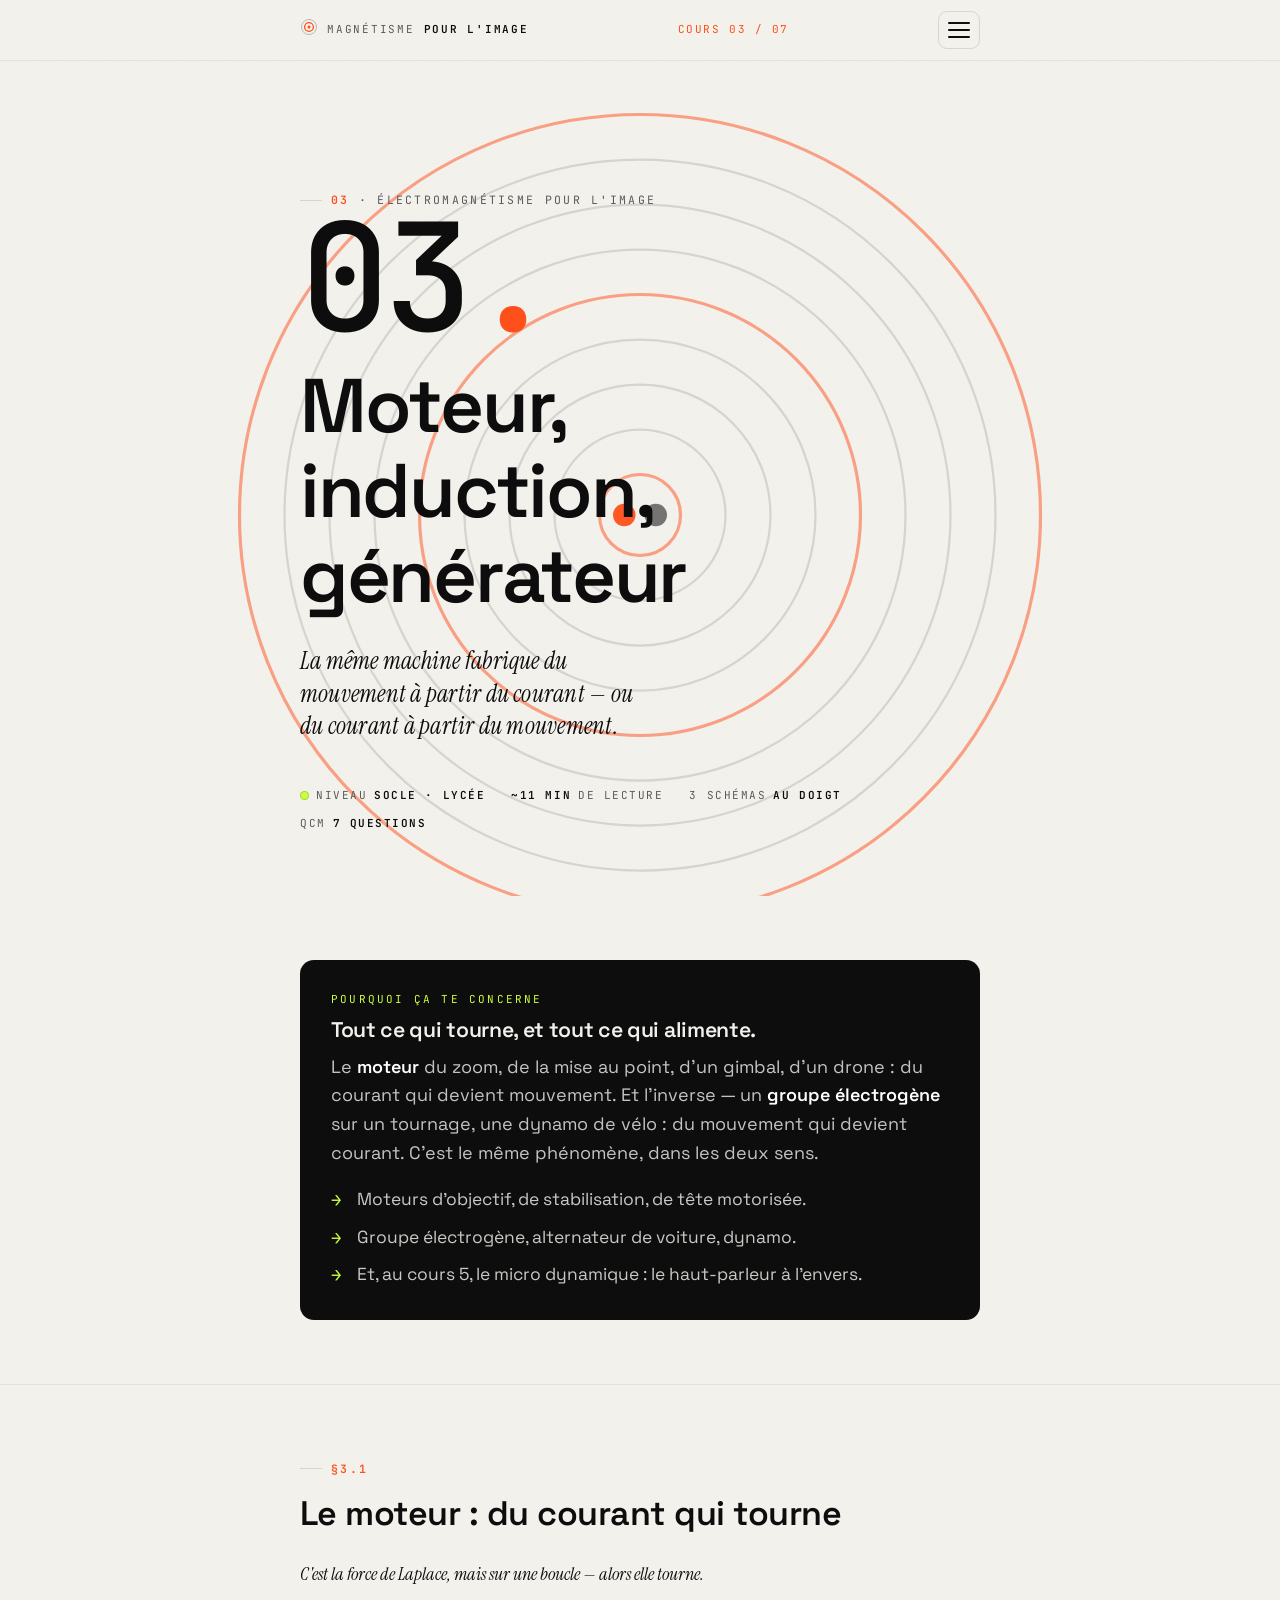
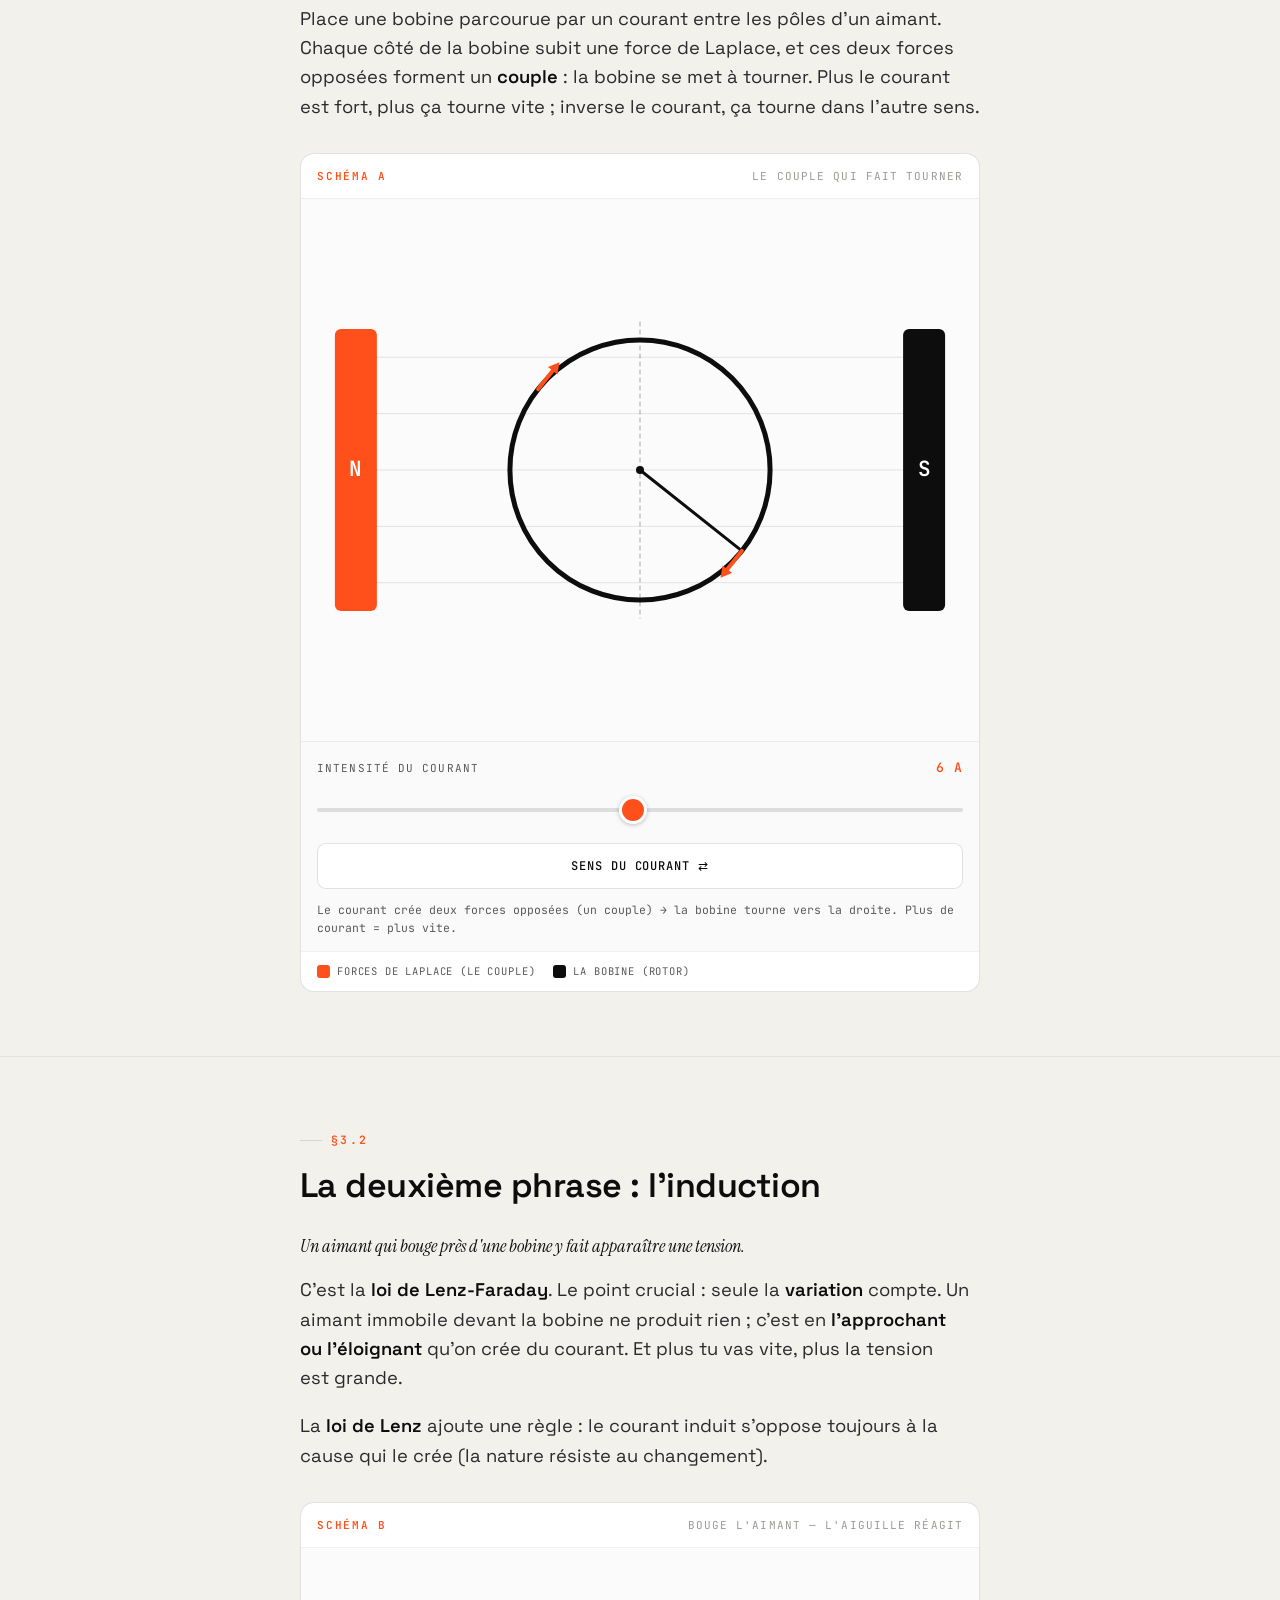
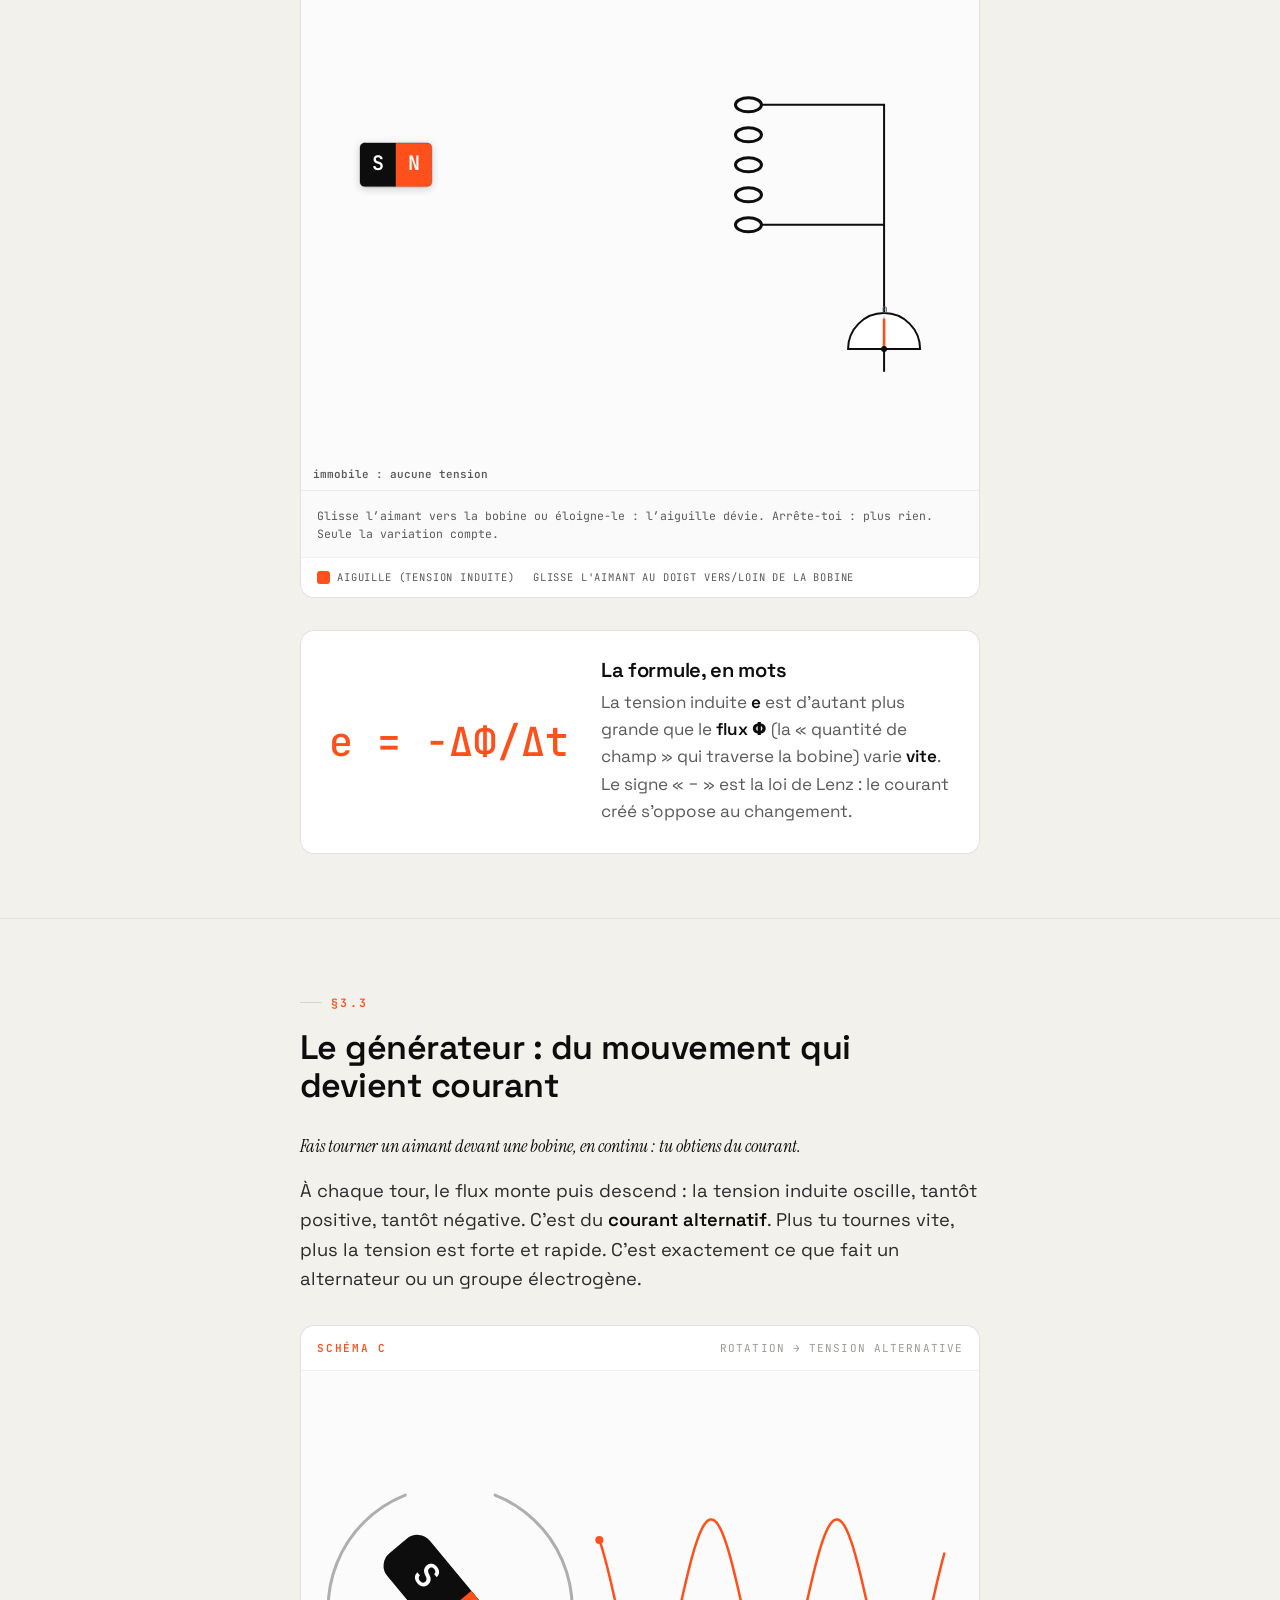
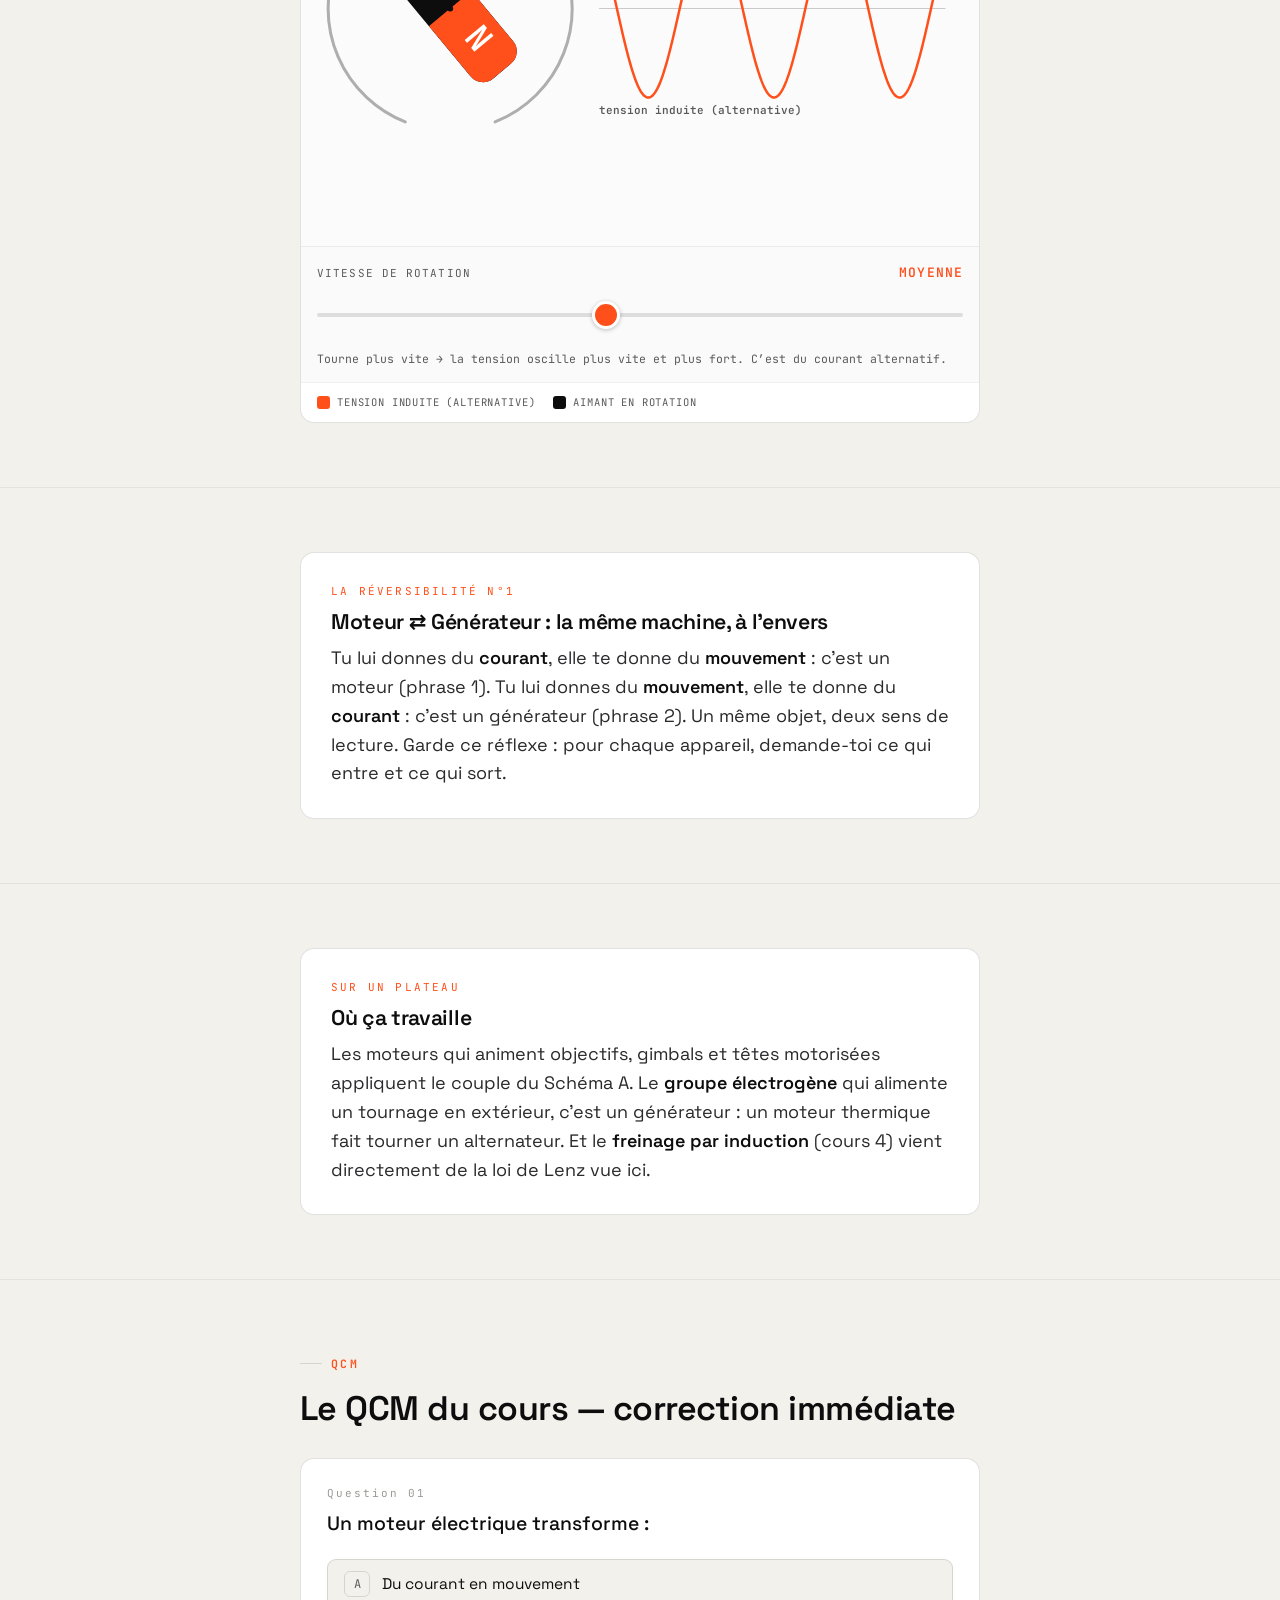
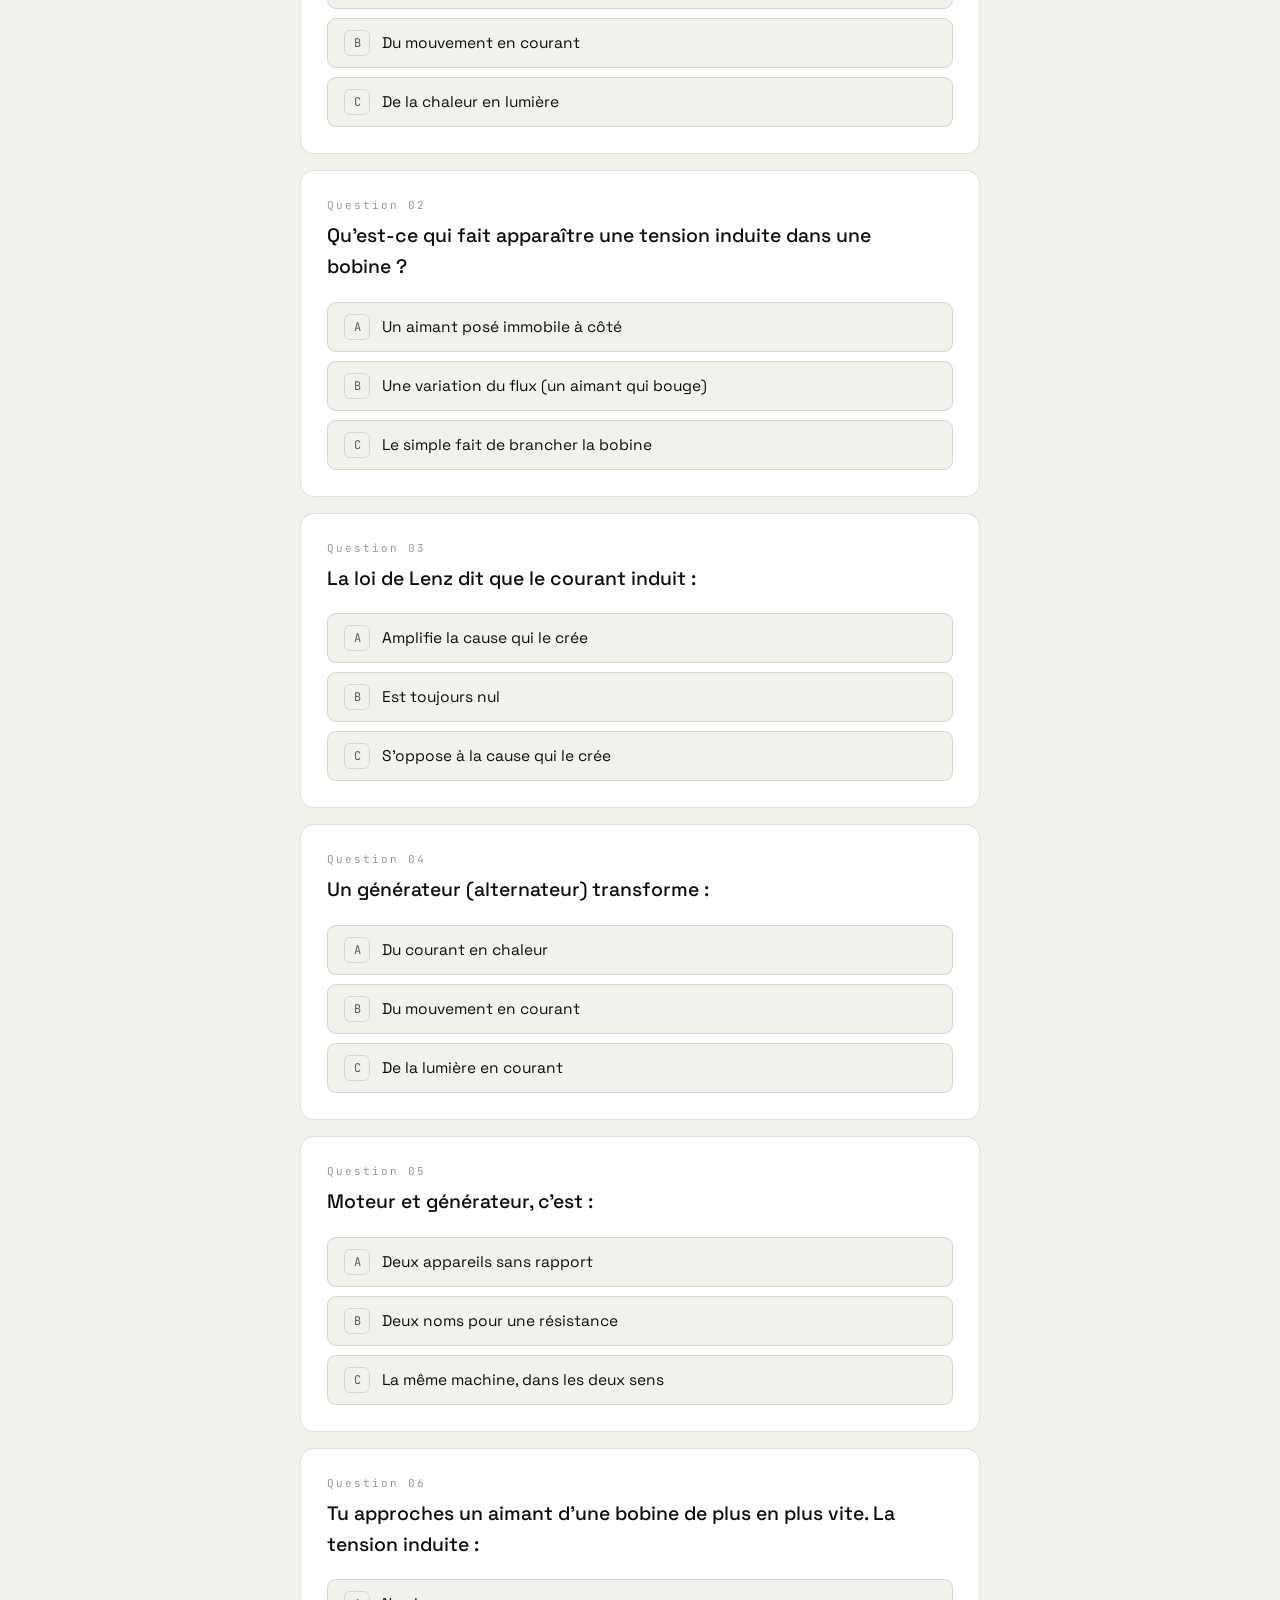
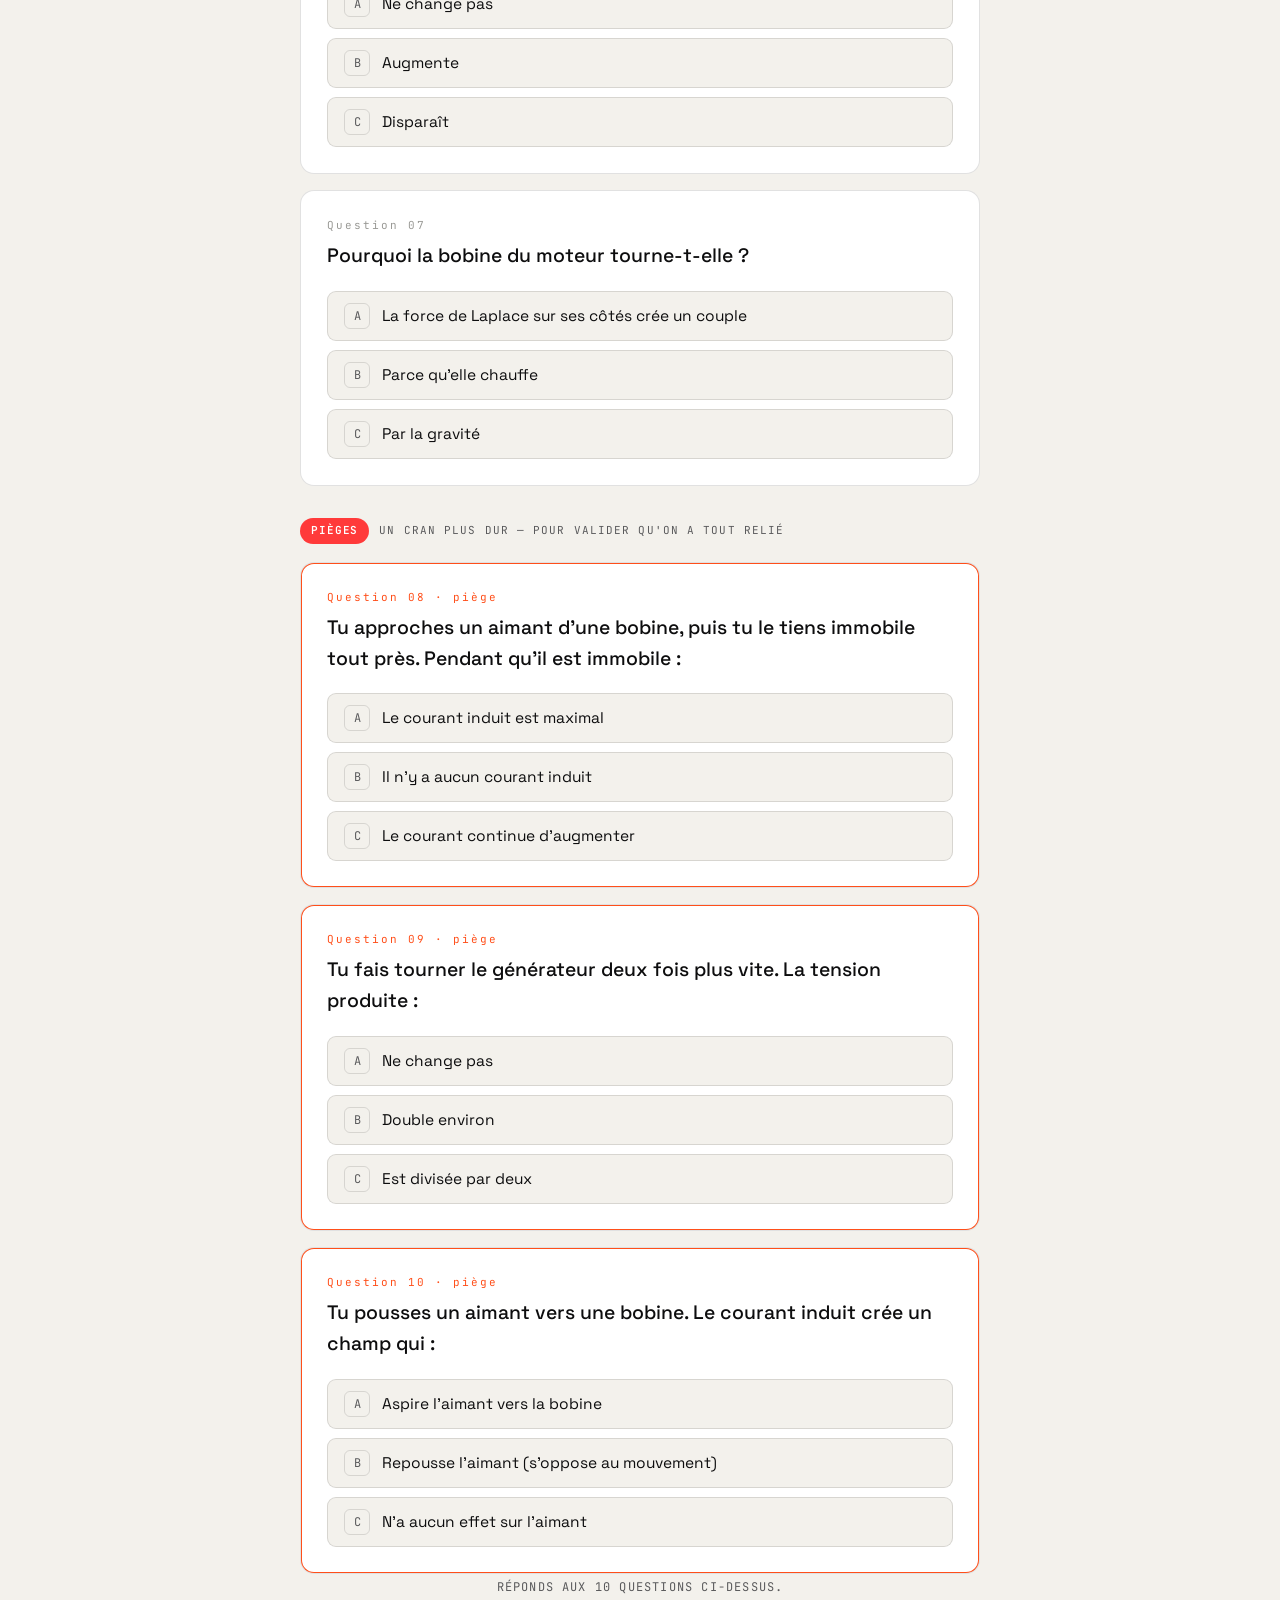
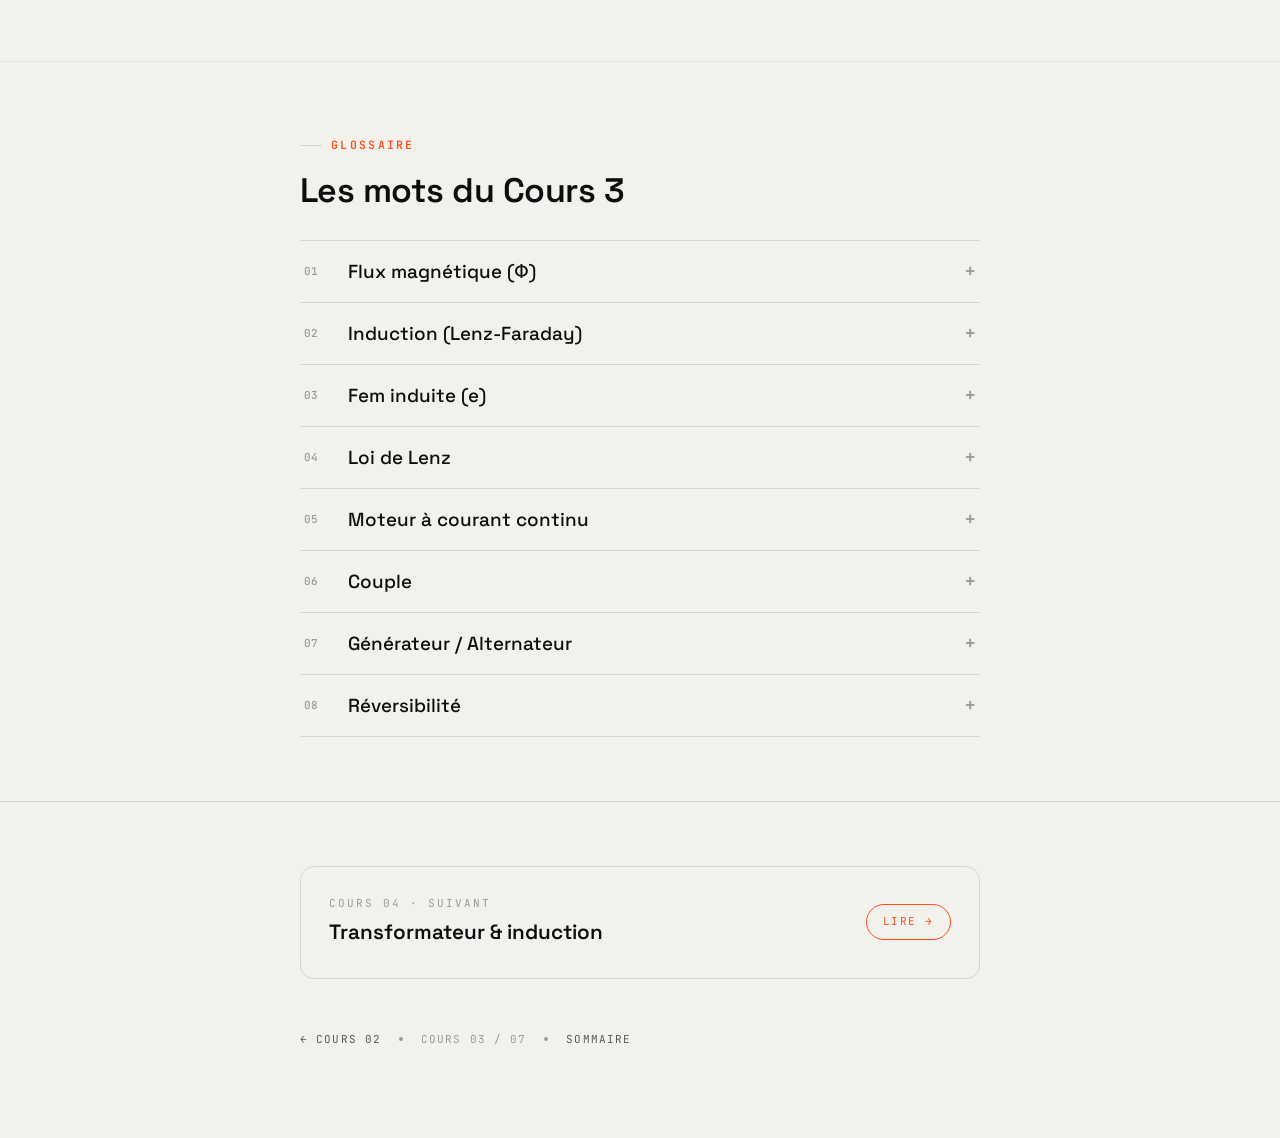
==== cours-3.html @ 25c0667f "Magnetisme pour l'image (Eve) : 7 cours interactifs, schemas, QCM, glossaire Co-Authored-By: Claude " ====
<!DOCTYPE html>
<html lang="fr">
<head>
<meta charset="UTF-8">
<meta name="viewport" content="width=device-width, initial-scale=1, viewport-fit=cover">
<title>03 · Moteur, induction, générateur — Magnétisme pour l'image</title>
<meta name="description" content="Cours 3 : le moteur à courant continu, la loi de Lenz-Faraday et le générateur — la réversibilité expliquée et animée.">
<link rel="preconnect" href="https://fonts.googleapis.com">
<link rel="preconnect" href="https://fonts.gstatic.com" crossorigin>
<link href="https://fonts.googleapis.com/css2?family=Space+Grotesk:wght@400;500;600;700&family=Instrument+Serif:ital@0;1&family=JetBrains+Mono:wght@400;500;600&display=swap" rel="stylesheet">
<link rel="stylesheet" href="css/style.css">
</head>
<body data-page="cours-3">

<div class="progress" id="progress"></div>

<header class="topbar">
  <div class="topbar__in">
    <a class="topbar__brand" href="index.html"><span class="ring-mark"></span> Magnétisme <b>pour l'image</b></a>
    <span class="topbar__cours">Cours 03 / 07</span>
  </div>
</header>

<section class="hero">
  <div class="hero__rings" id="heroRings"></div>
  <div class="wrap">
    <div class="eyebrow"><span class="num">03</span> · Électromagnétisme pour l'image</div>
    <div class="hero__num">03<span class="dot">.</span></div>
    <h1>Moteur,<br>induction,<br>générateur</h1>
    <p class="hero__lead"><em class="lead">La même machine fabrique du mouvement à partir du courant — ou du courant à partir du mouvement.</em></p>
    <div class="hero__meta">
      <span class="chip chip--level"><span class="lvl-dot"></span> Niveau <b>socle · lycée</b></span>
      <span class="chip"><b>~11 min</b> de lecture</span>
      <span class="chip">3 schémas <b>au doigt</b></span>
      <span class="chip">QCM <b>7 questions</b></span>
    </div>
  </div>
</section>

<!-- POURQUOI -->
<section class="section">
  <div class="wrap">
    <div class="callout callout--dark">
      <span class="callout__label">Pourquoi ça te concerne</span>
      <h3>Tout ce qui tourne, et tout ce qui alimente.</h3>
      <p>Le <strong>moteur</strong> du zoom, de la mise au point, d'un gimbal, d'un drone : du courant qui devient mouvement. Et l'inverse — un <strong>groupe électrogène</strong> sur un tournage, une dynamo de vélo : du mouvement qui devient courant. C'est le même phénomène, dans les deux sens.</p>
      <ul class="applist">
        <li>Moteurs d'objectif, de stabilisation, de tête motorisée.</li>
        <li>Groupe électrogène, alternateur de voiture, dynamo.</li>
        <li>Et, au cours 5, le micro dynamique : le haut-parleur à l'envers.</li>
      </ul>
    </div>
  </div>
</section>

<!-- §3.1 MOTEUR -->
<section class="section">
  <div class="wrap">
    <div class="sec-head">
      <div class="eyebrow"><span class="num">§3.1</span></div>
      <h2>Le moteur : du courant qui tourne</h2>
    </div>
    <div class="sec-body">
      <p class="lead-line">C'est la force de Laplace, mais sur une boucle — alors elle tourne.</p>
      <p>Place une bobine parcourue par un courant entre les pôles d'un aimant. Chaque côté de la bobine subit une force de Laplace, et ces deux forces opposées forment un <strong>couple</strong> : la bobine se met à tourner. Plus le courant est fort, plus ça tourne vite ; inverse le courant, ça tourne dans l'autre sens.</p>
    </div>
    <figure class="figure">
      <div class="figure__head">
        <span class="figure__tag">Schéma A</span>
        <span class="figure__title">Le couple qui fait tourner</span>
      </div>
      <div class="figure__stage"><canvas id="cvMot"></canvas></div>
      <div class="controls">
        <div class="slider">
          <div class="slider__top"><span>Intensité du courant</span><b id="motIval">5 A</b></div>
          <input type="range" id="motI" min="0.12" max="1" step="0.01" value="0.55">
        </div>
        <button class="btn btn--accent" id="motDir" style="flex-basis:100%">Sens du courant ⇄</button>
        <div class="slider" style="flex-basis:100%">
          <div class="slider__top" id="motHint" style="text-transform:none;letter-spacing:0;font-size:11.5px"></div>
        </div>
      </div>
      <div class="figure__legend">
        <span class="lg"><span class="sw" style="background:var(--accent)"></span> Forces de Laplace (le couple)</span>
        <span class="lg"><span class="sw" style="background:var(--ink)"></span> La bobine (rotor)</span>
      </div>
    </figure>
  </div>
</section>

<!-- §3.2 INDUCTION -->
<section class="section">
  <div class="wrap">
    <div class="sec-head">
      <div class="eyebrow"><span class="num">§3.2</span></div>
      <h2>La deuxième phrase : l'induction</h2>
    </div>
    <div class="sec-body">
      <p class="lead-line">Un aimant qui bouge près d'une bobine y fait apparaître une tension.</p>
      <p>C'est la <strong>loi de Lenz-Faraday</strong>. Le point crucial : seule la <strong>variation</strong> compte. Un aimant immobile devant la bobine ne produit rien ; c'est en <strong>l'approchant ou l'éloignant</strong> qu'on crée du courant. Et plus tu vas vite, plus la tension est grande.</p>
      <p>La <strong>loi de Lenz</strong> ajoute une règle : le courant induit s'oppose toujours à la cause qui le crée (la nature résiste au changement).</p>
    </div>
    <figure class="figure">
      <div class="figure__head">
        <span class="figure__tag">Schéma B</span>
        <span class="figure__title">Bouge l'aimant — l'aiguille réagit</span>
      </div>
      <div class="figure__stage"><canvas id="cvInd"></canvas></div>
      <div class="controls">
        <div class="slider" style="flex-basis:100%">
          <div class="slider__top" id="indHint" style="text-transform:none;letter-spacing:0;font-size:11.5px"></div>
        </div>
      </div>
      <div class="figure__legend">
        <span class="lg"><span class="sw" style="background:var(--accent)"></span> Aiguille (tension induite)</span>
        <span class="lg">Glisse l'aimant au doigt vers/loin de la bobine</span>
      </div>
    </figure>

    <div class="unit" style="margin-top:clamp(22px,5vw,32px)">
      <div class="unit__symbol" style="font-size:clamp(26px,8vw,40px)">e = −ΔΦ/Δt</div>
      <div class="unit__body">
        <h3>La formule, en mots</h3>
        <p>La tension induite <strong>e</strong> est d'autant plus grande que le <strong>flux Φ</strong> (la « quantité de champ » qui traverse la bobine) varie <strong>vite</strong>. Le signe « − » est la loi de Lenz : le courant créé s'oppose au changement.</p>
      </div>
    </div>
  </div>
</section>

<!-- §3.3 GÉNÉRATEUR -->
<section class="section">
  <div class="wrap">
    <div class="sec-head">
      <div class="eyebrow"><span class="num">§3.3</span></div>
      <h2>Le générateur : du mouvement qui devient courant</h2>
    </div>
    <div class="sec-body">
      <p class="lead-line">Fais tourner un aimant devant une bobine, en continu : tu obtiens du courant.</p>
      <p>À chaque tour, le flux monte puis descend : la tension induite oscille, tantôt positive, tantôt négative. C'est du <strong>courant alternatif</strong>. Plus tu tournes vite, plus la tension est forte et rapide. C'est exactement ce que fait un alternateur ou un groupe électrogène.</p>
    </div>
    <figure class="figure">
      <div class="figure__head">
        <span class="figure__tag">Schéma C</span>
        <span class="figure__title">Rotation → tension alternative</span>
      </div>
      <div class="figure__stage"><canvas id="cvGen"></canvas></div>
      <div class="controls">
        <div class="slider">
          <div class="slider__top"><span>Vitesse de rotation</span><b id="genVval">moyenne</b></div>
          <input type="range" id="genV" min="0.1" max="1" step="0.01" value="0.5">
        </div>
        <div class="slider" style="flex-basis:100%">
          <div class="slider__top" id="genHint" style="text-transform:none;letter-spacing:0;font-size:11.5px"></div>
        </div>
      </div>
      <div class="figure__legend">
        <span class="lg"><span class="sw" style="background:var(--accent)"></span> Tension induite (alternative)</span>
        <span class="lg"><span class="sw" style="background:var(--ink)"></span> Aimant en rotation</span>
      </div>
    </figure>
  </div>
</section>

<!-- §3.4 RÉVERSIBILITÉ -->
<section class="section">
  <div class="wrap">
    <div class="callout">
      <span class="callout__label">La réversibilité n°1</span>
      <h3>Moteur ⇄ Générateur : la même machine, à l'envers</h3>
      <p>Tu lui donnes du <strong>courant</strong>, elle te donne du <strong>mouvement</strong> : c'est un moteur (phrase 1). Tu lui donnes du <strong>mouvement</strong>, elle te donne du <strong>courant</strong> : c'est un générateur (phrase 2). Un même objet, deux sens de lecture. Garde ce réflexe : pour chaque appareil, demande-toi ce qui entre et ce qui sort.</p>
    </div>
  </div>
</section>

<!-- SUR UN PLATEAU -->
<section class="section">
  <div class="wrap">
    <div class="callout">
      <span class="callout__label">Sur un plateau</span>
      <h3>Où ça travaille</h3>
      <p>Les moteurs qui animent objectifs, gimbals et têtes motorisées appliquent le couple du Schéma A. Le <strong>groupe électrogène</strong> qui alimente un tournage en extérieur, c'est un générateur : un moteur thermique fait tourner un alternateur. Et le <strong>freinage par induction</strong> (cours 4) vient directement de la loi de Lenz vue ici.</p>
    </div>
  </div>
</section>

<!-- QCM -->
<section class="section">
  <div class="wrap">
    <div class="sec-head">
      <div class="eyebrow"><span class="num">QCM</span></div>
      <h2>Le QCM du cours — correction immédiate</h2>
    </div>
    <div class="quiz">
      <div class="q" data-correct="0">
        <div class="q__num">Question 01</div>
        <div class="q__text">Un moteur électrique transforme&nbsp;:</div>
        <div class="q__opts">
          <button class="opt"><span class="key">A</span> Du courant en mouvement</button>
          <button class="opt"><span class="key">B</span> Du mouvement en courant</button>
          <button class="opt"><span class="key">C</span> De la chaleur en lumière</button>
        </div>
        <div class="q__feedback"><b>Correction</b> Entrée = courant, sortie = mouvement : c'est la <strong>phrase 1</strong> (Laplace), appliquée à une bobine qui tourne.</div>
      </div>
      <div class="q" data-correct="1">
        <div class="q__num">Question 02</div>
        <div class="q__text">Qu'est-ce qui fait apparaître une tension induite dans une bobine&nbsp;?</div>
        <div class="q__opts">
          <button class="opt"><span class="key">A</span> Un aimant posé immobile à côté</button>
          <button class="opt"><span class="key">B</span> Une variation du flux (un aimant qui bouge)</button>
          <button class="opt"><span class="key">C</span> Le simple fait de brancher la bobine</button>
        </div>
        <div class="q__feedback"><b>Correction</b> Seule la <strong>variation</strong> du flux induit une tension. Aimant immobile = rien.</div>
      </div>
      <div class="q" data-correct="2">
        <div class="q__num">Question 03</div>
        <div class="q__text">La loi de Lenz dit que le courant induit&nbsp;:</div>
        <div class="q__opts">
          <button class="opt"><span class="key">A</span> Amplifie la cause qui le crée</button>
          <button class="opt"><span class="key">B</span> Est toujours nul</button>
          <button class="opt"><span class="key">C</span> S'oppose à la cause qui le crée</button>
        </div>
        <div class="q__feedback"><b>Correction</b> Le courant induit <strong>s'oppose</strong> au changement (« la nature résiste »). C'est le signe « − » de la formule.</div>
      </div>
      <div class="q" data-correct="1">
        <div class="q__num">Question 04</div>
        <div class="q__text">Un générateur (alternateur) transforme&nbsp;:</div>
        <div class="q__opts">
          <button class="opt"><span class="key">A</span> Du courant en chaleur</button>
          <button class="opt"><span class="key">B</span> Du mouvement en courant</button>
          <button class="opt"><span class="key">C</span> De la lumière en courant</button>
        </div>
        <div class="q__feedback"><b>Correction</b> Entrée = mouvement, sortie = courant : c'est la <strong>phrase 2</strong> (induction).</div>
      </div>
      <div class="q" data-correct="2">
        <div class="q__num">Question 05</div>
        <div class="q__text">Moteur et générateur, c'est&nbsp;:</div>
        <div class="q__opts">
          <button class="opt"><span class="key">A</span> Deux appareils sans rapport</button>
          <button class="opt"><span class="key">B</span> Deux noms pour une résistance</button>
          <button class="opt"><span class="key">C</span> La même machine, dans les deux sens</button>
        </div>
        <div class="q__feedback"><b>Correction</b> Même machine : courant → mouvement (moteur), mouvement → courant (générateur). La réversibilité n°1.</div>
      </div>
      <div class="q" data-correct="1">
        <div class="q__num">Question 06</div>
        <div class="q__text">Tu approches un aimant d'une bobine de plus en plus vite. La tension induite&nbsp;:</div>
        <div class="q__opts">
          <button class="opt"><span class="key">A</span> Ne change pas</button>
          <button class="opt"><span class="key">B</span> Augmente</button>
          <button class="opt"><span class="key">C</span> Disparaît</button>
        </div>
        <div class="q__feedback"><b>Correction</b> Plus le flux varie <strong>vite</strong>, plus la tension est grande (e = −ΔΦ/Δt).</div>
      </div>
      <div class="q" data-correct="0">
        <div class="q__num">Question 07</div>
        <div class="q__text">Pourquoi la bobine du moteur tourne-t-elle&nbsp;?</div>
        <div class="q__opts">
          <button class="opt"><span class="key">A</span> La force de Laplace sur ses côtés crée un couple</button>
          <button class="opt"><span class="key">B</span> Parce qu'elle chauffe</button>
          <button class="opt"><span class="key">C</span> Par la gravité</button>
        </div>
        <div class="q__feedback"><b>Correction</b> Deux forces de Laplace opposées sur les côtés = un <strong>couple</strong> = rotation.</div>
      </div>
      <div class="quiz-sep"><span class="quiz-sep__tag">Pièges</span> Un cran plus dur — pour valider qu'on a tout relié</div>
      <div class="q q--hard" data-correct="1">
        <div class="q__num">Question 08 · piège</div>
        <div class="q__text">Tu approches un aimant d'une bobine, puis tu le tiens immobile tout près. Pendant qu'il est immobile&nbsp;:</div>
        <div class="q__opts">
          <button class="opt"><span class="key">A</span> Le courant induit est maximal</button>
          <button class="opt"><span class="key">B</span> Il n'y a aucun courant induit</button>
          <button class="opt"><span class="key">C</span> Le courant continue d'augmenter</button>
        </div>
        <div class="q__feedback"><b>Correction</b> Sans <strong>variation</strong> de flux, pas d'induction. Immobile = rien, même tout près.</div>
      </div>
      <div class="q q--hard" data-correct="1">
        <div class="q__num">Question 09 · piège</div>
        <div class="q__text">Tu fais tourner le générateur deux fois plus vite. La tension produite&nbsp;:</div>
        <div class="q__opts">
          <button class="opt"><span class="key">A</span> Ne change pas</button>
          <button class="opt"><span class="key">B</span> Double environ</button>
          <button class="opt"><span class="key">C</span> Est divisée par deux</button>
        </div>
        <div class="q__feedback"><b>Correction</b> Le flux varie deux fois plus vite → tension <strong>~doublée</strong>.</div>
      </div>
      <div class="q q--hard" data-correct="1">
        <div class="q__num">Question 10 · piège</div>
        <div class="q__text">Tu pousses un aimant vers une bobine. Le courant induit crée un champ qui&nbsp;:</div>
        <div class="q__opts">
          <button class="opt"><span class="key">A</span> Aspire l'aimant vers la bobine</button>
          <button class="opt"><span class="key">B</span> Repousse l'aimant (s'oppose au mouvement)</button>
          <button class="opt"><span class="key">C</span> N'a aucun effet sur l'aimant</button>
        </div>
        <div class="q__feedback"><b>Correction</b> Loi de Lenz : l'effet <strong>s'oppose à la cause</strong> → l'aimant est freiné/repoussé.</div>
      </div>
    </div>
    <div class="quiz__score" id="quizScore">Réponds aux 10 questions ci-dessus.</div>
  </div>
</section>

<!-- GLOSSAIRE -->
<section class="section">
  <div class="wrap">
    <div class="sec-head">
      <div class="eyebrow"><span class="num">Glossaire</span></div>
      <h2>Les mots du Cours 3</h2>
    </div>
    <div class="gloss" id="gloss"></div>
  </div>
</section>

<footer class="footnav">
  <div class="wrap">
    <a class="nextcard nextcard--go" href="cours-4.html">
      <div class="nextcard__l">
        <div class="k">Cours 04 · suivant</div>
        <div class="t">Transformateur & induction</div>
      </div>
      <div class="nextcard__r nextcard__r--go">Lire →</div>
    </a>
    <div class="colophon">
      <span><a href="cours-2.html" style="color:var(--ink-3)">← Cours 02</a></span>
      <span class="dotsep"></span>
      <span>Cours 03 / 07</span>
      <span class="dotsep"></span>
      <span><a href="index.html" style="color:var(--ink-3)">Sommaire</a></span>
    </div>
  </div>
</footer>

<script id="glossData" type="application/json">
[
 ["Flux magnétique (Φ)","La « quantité de champ » qui traverse une surface (une bobine). Il dépend du champ, de la surface et de leur orientation. C'est sa variation qui crée une tension induite.","Comme la quantité d'eau qui passe à travers un cerceau."],
 ["Induction (Lenz-Faraday)","Le phénomène par lequel une variation de flux fait naître une tension dans un circuit. Base du générateur, du transformateur et du micro dynamique.","Bouge un aimant près d'une bobine : une ampoule reliée s'allume."],
 ["Fem induite (e)","La tension qui apparaît quand le flux varie : e = −ΔΦ/Δt. Plus le flux change vite, plus elle est grande.","Nulle si rien ne bouge ; maximale si ça varie vite."],
 ["Loi de Lenz","Le courant induit s'oppose toujours à la cause qui le crée. C'est l'origine du signe « − ».","La nature est paresseuse : elle résiste au changement."],
 ["Moteur à courant continu","Une bobine parcourue par un courant, placée dans un champ : la force de Laplace crée un couple qui la fait tourner.","Le moteur de mise au point ou de gimbal."],
 ["Couple","Deux forces opposées qui font tourner un objet autour d'un axe (plutôt que de le déplacer).","Comme tes deux mains sur un volant, en sens inverses."],
 ["Générateur / Alternateur","Une bobine ou un aimant qu'on fait tourner : le flux varie, une tension alternative apparaît. L'inverse du moteur.","Le groupe électrogène, l'alternateur de voiture."],
 ["Réversibilité","Le fait qu'une même machine marche dans les deux sens : courant→mouvement (moteur) ou mouvement→courant (générateur).","Un objet, deux sens de lecture : entrée et sortie échangées."]
]
</script>
<script>
(function(){
  var data=JSON.parse(document.getElementById('glossData').textContent);
  var host=document.getElementById('gloss');
  data.forEach(function(d,i){
    var n=(i+1<10?'0':'')+(i+1);
    var div=document.createElement('div');
    div.className='gterm';
    div.innerHTML='<button class="gterm__btn"><span class="gi">'+n+'</span>'+
      '<span class="gt">'+d[0]+'</span><span class="gx">+</span></button>'+
      '<div class="gterm__panel"><div class="gterm__inner"><p>'+d[1]+'</p>'+
      (d[2]?'<p class="ana">'+d[2]+'</p>':'')+'</div></div>';
    host.appendChild(div);
  });
})();
</script>

<script src="js/engine.js"></script>
<script src="js/course-3.js"></script>
<script src="js/ui.js"></script>
<script src="js/site.js"></script>
</body>
</html>
---- css/style.css ----
/* =========================================================
   Magnétisme pour l'image — Cours 1
   Identité ShowRunner : papier crème, encre noire, orange vif.
   ========================================================= */

:root{
  /* Couleurs (ShowRunner) */
  --bg:#f3f1ec;
  --bg-card:#ffffff;
  --bg-dark:#0d0d0e;
  --ink:#0d0d0e;
  --ink-2:#2a2a2c;
  --ink-3:#5a5a5c;
  --ink-4:#9a9a96;
  --line-soft:rgba(13,13,14,.12);
  --line-hair:rgba(13,13,14,.06);
  --accent:#ff4f1a;
  --flow:#ff6b1a;
  --accent-2:#c9ff3c;
  --offline:#b8a89a;

  /* Polices */
  --font-title:'Space Grotesk', system-ui, sans-serif;
  --font-serif:'Instrument Serif', Georgia, serif;
  --font-mono:'JetBrains Mono', ui-monospace, monospace;

  /* Mesures */
  --maxw:720px;
  --pad:clamp(20px, 5vw, 40px);
  --radius:14px;
  --radius-sm:9px;
}

*{ box-sizing:border-box; }
html{ -webkit-text-size-adjust:100%; }

body{
  margin:0;
  background:var(--bg);
  color:var(--ink);
  font-family:var(--font-title);
  font-size:17px;
  line-height:1.6;
  font-weight:400;
  -webkit-font-smoothing:antialiased;
  text-rendering:optimizeLegibility;
  overflow-x:hidden;
}

/* Grain de papier discret */
body::before{
  content:"";
  position:fixed; inset:0;
  pointer-events:none;
  z-index:0;
  opacity:.4;
  background-image:radial-gradient(rgba(13,13,14,.025) 1px, transparent 1px);
  background-size:3px 3px;
}

/* ---------- Layout général ---------- */
.wrap{
  position:relative;
  z-index:1;
  width:100%;
  max-width:var(--maxw);
  margin:0 auto;
  padding:0 var(--pad);
}

section{ position:relative; z-index:1; }

/* ---------- Typo utilitaires ---------- */
.mono{ font-family:var(--font-mono); }
.serif{ font-family:var(--font-serif); }

.kicker{
  font-family:var(--font-mono);
  font-size:11.5px;
  letter-spacing:.22em;
  text-transform:uppercase;
  color:var(--ink-4);
  font-weight:500;
}

.eyebrow{
  display:inline-flex; align-items:center; gap:9px;
  font-family:var(--font-mono);
  font-size:11.5px;
  letter-spacing:.2em;
  text-transform:uppercase;
  color:var(--ink-3);
}
.eyebrow .num{ color:var(--accent); font-weight:600; }
.eyebrow::before{
  content:"";
  width:22px; height:1px; background:var(--line-soft);
}

h1,h2,h3{ font-weight:600; line-height:1.12; letter-spacing:-.015em; margin:0; }

p{ margin:0 0 1em; color:var(--ink-2); text-wrap:pretty; }
p:last-child{ margin-bottom:0; }
strong{ font-weight:600; color:var(--ink); }

em.lead{
  font-family:var(--font-serif);
  font-style:italic;
  font-weight:400;
  font-size:1.32em;
  line-height:1.32;
  color:var(--ink);
  letter-spacing:.01em;
}

a{ color:var(--accent); text-decoration:none; }

/* Anneaux du hero */
@keyframes ringPulse{
  0%,100%{ transform:scale(.96); opacity:.85; }
  50%{ transform:scale(1.04); opacity:1; }
}

/* =========================================================
   HERO
   ========================================================= */
.hero{
  position:relative;
  padding:clamp(64px,16vw,120px) 0 clamp(40px,9vw,64px);
  overflow:hidden;
}
.hero__rings{
  position:absolute;
  top:50%; left:50%;
  width:min(140vw,900px); height:min(140vw,900px);
  transform:translate(-50%,-46%);
  z-index:0;
  pointer-events:none;
}
.hero .wrap{ position:relative; z-index:2; }

.hero__num{
  font-family:var(--font-mono);
  font-weight:500;
  font-size:clamp(64px,22vw,150px);
  line-height:.9;
  letter-spacing:-.04em;
  color:var(--ink);
  margin:0 0 .12em;
}
.hero__num .dot{ color:var(--accent); }

.hero h1{
  font-size:clamp(38px,12vw,76px);
  letter-spacing:-.03em;
  margin:0 0 .35em;
}
.hero__lead{
  max-width:30ch;
}
.hero__meta{
  margin-top:clamp(28px,7vw,44px);
  display:flex; flex-wrap:wrap; gap:10px 26px;
  align-items:center;
}
.hero__meta .chip{
  font-family:var(--font-mono);
  font-size:11px; letter-spacing:.14em; text-transform:uppercase;
  color:var(--ink-3);
  display:inline-flex; align-items:center; gap:7px;
}
.hero__meta .chip b{ color:var(--ink); font-weight:600; }
/* Badge de niveau (vert = socle lycée / orange = post-bac / rouge = plafond) */
.lvl-dot{
  width:9px; height:9px; border-radius:50%;
  background:var(--accent-2);
  box-shadow:0 0 0 1px rgba(13,13,14,.18) inset;
  flex:0 0 auto;
}
.lvl-dot--orange{ background:var(--accent); }

/* Questions pièges (plus dures) */
.quiz-sep{ margin:16px 0 2px; display:flex; align-items:center; gap:10px;
  font-family:var(--font-mono); font-size:11px; letter-spacing:.1em; text-transform:uppercase; color:var(--ink-3); }
.quiz-sep__tag{ color:#fff; background:#ff3a3a; border-radius:100px; padding:4px 11px; font-weight:600; letter-spacing:.08em; flex:0 0 auto; }
.q--hard{ border-color:var(--accent); box-shadow:0 0 0 1px var(--accent) inset; }
.q--hard .q__num{ color:var(--accent); }
.q--hard .q__feedback{ border-left-color:#ff3a3a; }

/* =========================================================
   SECTIONS pédagogiques
   ========================================================= */
.section{ padding:clamp(38px,9vw,64px) 0; }
.section + .section{ border-top:1px solid var(--line-hair); }

.sec-head{ margin-bottom:clamp(20px,5vw,30px); }
.sec-head h2{
  font-size:clamp(25px,6.4vw,34px);
  margin-top:.5em;
}
.sec-body > p{ font-size:1.02em; }
.sec-body > p + p{ margin-top:0; }

.lead-line{
  font-family:var(--font-serif);
  font-style:italic;
  font-size:1.5em;
  line-height:1.3;
  color:var(--ink);
  margin:0 0 .9em;
}

/* ---------- Encadré "Pourquoi ça te concerne" ---------- */
.callout{
  background:var(--bg-card);
  border:1px solid var(--line-soft);
  border-radius:var(--radius);
  padding:clamp(22px,6vw,30px);
  position:relative;
}
.callout--dark{
  background:var(--bg-dark);
  border-color:transparent;
  color:var(--bg);
}
.callout--dark p{ color:rgba(243,241,236,.8); }
.callout--dark strong{ color:#fff; }
.callout--dark .callout__label{ color:var(--accent-2); }
.callout__label{
  font-family:var(--font-mono);
  font-size:11px; letter-spacing:.2em; text-transform:uppercase;
  color:var(--accent);
  display:block; margin-bottom:.85em;
}
.callout h3{ font-size:1.18em; margin-bottom:.5em; }

/* liste applications "Sur un plateau" */
.applist{ list-style:none; margin:.4em 0 0; padding:0; display:grid; gap:.55em; }
.applist li{
  position:relative; padding-left:26px;
  color:rgba(243,241,236,.82);
  font-size:.97em;
}
.applist li::before{
  content:"→";
  position:absolute; left:0; top:0;
  color:var(--accent-2);
  font-family:var(--font-mono);
}

/* =========================================================
   FIGURES interactives
   ========================================================= */
.figure{
  margin:clamp(22px,5vw,32px) 0 0;
  background:var(--bg-card);
  border:1px solid var(--line-soft);
  border-radius:var(--radius);
  overflow:hidden;
}
.figure__head{
  display:flex; align-items:baseline; justify-content:space-between;
  gap:12px;
  padding:14px 16px 12px;
  border-bottom:1px solid var(--line-hair);
}
.figure__tag{
  font-family:var(--font-mono);
  font-size:11px; letter-spacing:.16em; text-transform:uppercase;
  color:var(--accent);
  font-weight:600;
}
.figure__title{
  font-family:var(--font-mono);
  font-size:11px; letter-spacing:.1em; text-transform:uppercase;
  color:var(--ink-4);
  text-align:right;
}
.figure__stage{
  position:relative;
  width:100%;
  background:
    linear-gradient(0deg, rgba(13,13,14,.015), rgba(13,13,14,.015)),
    var(--bg-card);
  touch-action:pan-y;   /* le doigt peut scroller la page verticalement ; le glissé horizontal (aimant) reste capté */
}
.figure__stage canvas{ display:block; width:100%; height:auto; }

.figure__legend{
  display:flex; flex-wrap:wrap; gap:8px 18px;
  padding:11px 16px;
  border-top:1px solid var(--line-hair);
  font-family:var(--font-mono);
  font-size:10.5px; letter-spacing:.08em; text-transform:uppercase;
  color:var(--ink-3);
}
.figure__legend .lg{ display:inline-flex; align-items:center; gap:7px; }
.figure__legend .sw{ width:13px; height:13px; border-radius:3px; }

/* ---------- Contrôles tactiles ---------- */
.controls{
  display:flex; flex-wrap:wrap; gap:10px;
  padding:14px 16px;
  background:rgba(13,13,14,.02);
  border-top:1px solid var(--line-hair);
}
.btn{
  appearance:none; cursor:pointer;
  font-family:var(--font-mono);
  font-size:12px; letter-spacing:.08em; text-transform:uppercase;
  font-weight:500;
  color:var(--ink);
  background:var(--bg-card);
  border:1px solid var(--line-soft);
  border-radius:var(--radius-sm);
  min-height:46px;
  padding:0 18px;
  display:inline-flex; align-items:center; justify-content:center; gap:9px;
  transition:background .15s, border-color .15s, color .15s, transform .05s;
  flex:1 1 auto;
}
.btn:active{ transform:scale(.97); }
.btn[aria-pressed="true"], .btn.is-active{
  background:var(--ink);
  color:var(--bg);
  border-color:var(--ink);
}
.btn--accent[aria-pressed="true"], .btn--accent.is-active{
  background:var(--accent); border-color:var(--accent); color:#fff;
}

/* Slider */
.slider{
  flex:1 1 100%;
  display:flex; flex-direction:column; gap:8px;
  padding-top:2px;
}
.slider__top{
  display:flex; justify-content:space-between; align-items:baseline;
  font-family:var(--font-mono);
  font-size:11px; letter-spacing:.1em; text-transform:uppercase;
  color:var(--ink-3);
}
.slider__top b{ color:var(--accent); font-weight:600; font-size:13px; }
input[type=range]{
  -webkit-appearance:none; appearance:none;
  width:100%; height:46px; background:transparent; cursor:pointer; margin:0;
}
input[type=range]::-webkit-slider-runnable-track{
  height:4px; border-radius:2px;
  background:var(--line-soft);
}
input[type=range]::-moz-range-track{
  height:4px; border-radius:2px; background:var(--line-soft);
}
input[type=range]::-webkit-slider-thumb{
  -webkit-appearance:none; appearance:none;
  width:28px; height:28px; border-radius:50%;
  background:var(--accent);
  border:3px solid var(--bg-card);
  box-shadow:0 1px 4px rgba(13,13,14,.25);
  margin-top:-12px;
}
input[type=range]::-moz-range-thumb{
  width:28px; height:28px; border-radius:50%;
  background:var(--accent); border:3px solid var(--bg-card);
  box-shadow:0 1px 4px rgba(13,13,14,.25);
}

/* =========================================================
   Encadré UNITÉ (Tesla)
   ========================================================= */
.unit{
  display:flex; align-items:center; gap:clamp(18px,5vw,28px);
  background:var(--bg-card);
  border:1px solid var(--line-soft);
  border-radius:var(--radius);
  padding:clamp(20px,5vw,28px);
}
.unit__symbol{
  font-family:var(--font-mono);
  font-weight:500;
  font-size:clamp(46px,14vw,72px);
  line-height:.9;
  color:var(--accent);
  flex:0 0 auto;
}
.unit__body h3{ font-size:1.12em; margin-bottom:.35em; }
.unit__body p{ font-size:.95em; margin:0; color:var(--ink-3); }
.unit__scale{
  margin-top:.7em;
  display:grid; gap:.25em;
  font-family:var(--font-mono);
  font-size:11.5px; color:var(--ink-3);
}
.unit__scale span b{ color:var(--ink); }

/* =========================================================
   QUIZ
   ========================================================= */
.quiz{ display:grid; gap:16px; }
.q{
  background:var(--bg-card);
  border:1px solid var(--line-soft);
  border-radius:var(--radius);
  padding:clamp(18px,5vw,26px);
}
.q__num{
  font-family:var(--font-mono);
  font-size:11px; letter-spacing:.18em; color:var(--ink-4);
  margin-bottom:.5em;
}
.q__text{ font-size:1.08em; font-weight:500; margin-bottom:1em; }
.q__opts{ display:grid; gap:9px; }
.opt{
  display:flex; align-items:center; gap:12px;
  text-align:left;
  width:100%;
  min-height:50px;
  padding:10px 16px;
  font-family:var(--font-title);
  font-size:15.5px;
  color:var(--ink);
  background:var(--bg);
  border:1px solid var(--line-soft);
  border-radius:var(--radius-sm);
  cursor:pointer;
  transition:border-color .15s, background .15s;
}
.opt .key{
  flex:0 0 auto;
  font-family:var(--font-mono);
  font-size:12px;
  width:26px; height:26px; border-radius:6px;
  display:grid; place-items:center;
  border:1px solid var(--line-soft);
  color:var(--ink-3);
}
.opt:hover{ border-color:var(--ink-4); }
.opt.is-correct{
  border-color:var(--ink); background:rgba(201,255,60,.28);
}
.opt.is-correct .key{ background:var(--ink); color:var(--accent-2); border-color:var(--ink); }
.opt.is-wrong{
  border-color:var(--accent); background:rgba(255,79,26,.07);
}
.opt.is-wrong .key{ background:var(--accent); color:#fff; border-color:var(--accent); }
.opt:disabled{ cursor:default; }
.opt.is-dim{ opacity:.5; }
.q__feedback{
  margin-top:14px;
  font-size:.95em;
  color:var(--ink-2);
  padding-left:14px;
  border-left:2px solid var(--accent);
  display:none;
}
.q__feedback.show{ display:block; }
.q__feedback b{ font-family:var(--font-mono); font-size:11px; letter-spacing:.12em; text-transform:uppercase; color:var(--accent); display:block; margin-bottom:.3em; }

.quiz__score{
  margin-top:4px;
  font-family:var(--font-mono);
  font-size:12px; letter-spacing:.1em; text-transform:uppercase;
  color:var(--ink-3);
  text-align:center;
  min-height:1.2em;
}
.quiz__score b{ color:var(--accent); }

/* =========================================================
   GLOSSAIRE (accordéon)
   ========================================================= */
.gloss{ border-top:1px solid var(--line-soft); }
.gterm{ border-bottom:1px solid var(--line-soft); }
.gterm__btn{
  width:100%;
  appearance:none; background:none; border:none; cursor:pointer;
  display:flex; align-items:center; gap:14px;
  padding:18px 4px;
  text-align:left;
  font-family:var(--font-title);
  font-size:1.05em; font-weight:500; color:var(--ink);
}
.gterm__btn .gi{
  font-family:var(--font-mono); font-size:11px; color:var(--ink-4);
  flex:0 0 30px;
}
.gterm__btn .gt{ flex:1; }
.gterm__btn .gx{
  flex:0 0 auto; color:var(--ink-4);
  font-size:20px; line-height:1;
  transition:transform .25s;
}
.gterm[open] .gterm__btn .gx{ transform:rotate(45deg); color:var(--accent); }
.gterm__panel{
  overflow:hidden;
  max-height:0;
  transition:max-height .3s ease;
}
.gterm__inner{ padding:0 4px 20px 48px; }
.gterm__inner p{ font-size:.97em; margin:0; color:var(--ink-2); }
.gterm__inner .ana{
  margin-top:.6em; font-style:italic; font-family:var(--font-serif);
  font-size:1.12em; color:var(--ink-3);
}

/* =========================================================
   FOOTER / NAV
   ========================================================= */
.footnav{
  padding:clamp(40px,9vw,64px) 0 clamp(60px,12vw,90px);
  border-top:1px solid var(--line-soft);
}
.nextcard{
  display:flex; align-items:center; justify-content:space-between; gap:16px;
  padding:clamp(20px,5vw,28px);
  border:1px dashed var(--line-soft);
  border-radius:var(--radius);
  color:var(--ink-4);
}
.nextcard__l .k{
  font-family:var(--font-mono); font-size:11px; letter-spacing:.18em;
  text-transform:uppercase; color:var(--ink-4);
}
.nextcard__l .t{ font-size:1.15em; font-weight:600; color:var(--ink-3); margin-top:.2em; }
.nextcard__r{
  font-family:var(--font-mono); font-size:11px; letter-spacing:.14em;
  text-transform:uppercase;
  border:1px solid var(--line-soft); border-radius:100px;
  padding:8px 16px; color:var(--ink-4);
}
.colophon{
  margin-top:clamp(34px,8vw,52px);
  display:flex; flex-wrap:wrap; gap:8px 18px; align-items:center;
  font-family:var(--font-mono); font-size:11px; letter-spacing:.1em;
  text-transform:uppercase; color:var(--ink-4);
}
.colophon .dotsep{ width:4px; height:4px; border-radius:50%; background:var(--ink-4); }

/* =========================================================
   PROGRESSION (barre fine en haut)
   ========================================================= */
.progress{
  position:fixed; top:0; left:0; height:3px; width:0;
  background:var(--accent);
  z-index:50;
  transition:width .1s linear;
}

/* Lien retour / sommaire flottant minimal */
.topbar{
  position:sticky; top:0; z-index:40;
  background:color-mix(in srgb, var(--bg) 86%, transparent);
  backdrop-filter:blur(10px);
  -webkit-backdrop-filter:blur(10px);
  border-bottom:1px solid var(--line-hair);
}
.topbar__in{
  max-width:var(--maxw); margin:0 auto;
  padding:11px var(--pad);
  display:flex; align-items:center; justify-content:space-between; gap:12px;
}
.topbar__brand{
  font-family:var(--font-mono); font-size:11px; letter-spacing:.16em;
  text-transform:uppercase; color:var(--ink-3);
  display:flex; align-items:center; gap:9px;
}
.topbar__brand .ring-mark{ flex:0 0 auto; }
.topbar__brand b{ color:var(--ink); font-weight:600; }
.topbar__cours{
  font-family:var(--font-mono); font-size:11px; letter-spacing:.14em;
  text-transform:uppercase; color:var(--accent);
}

/* =========================================================
   RESPONSIVE — desktop : on aère, on ne s'étale pas trop
   ========================================================= */
@media (min-width:900px){
  body{ font-size:18px; }
  :root{ --maxw:760px; }
  .unit{ gap:32px; }
}

@media (prefers-reduced-motion:reduce){
  *{ animation-duration:.001ms !important; animation-iteration-count:1 !important; transition-duration:.05ms !important; }
}

/* =========================================================
   MENU (bouton + overlay) — partagé sur toutes les pages
   ========================================================= */
.menu-btn{
  appearance:none; cursor:pointer;
  width:42px; height:38px; padding:10px 9px;
  display:flex; flex-direction:column; justify-content:space-between;
  background:transparent; border:1px solid var(--line-soft); border-radius:9px;
}
.menu-btn span{ display:block; height:2px; width:100%; background:var(--ink); border-radius:2px; transition:transform .2s, opacity .2s; }
.menu-btn[aria-expanded="true"] span:nth-child(1){ transform:translateY(7px) rotate(45deg); }
.menu-btn[aria-expanded="true"] span:nth-child(2){ opacity:0; }
.menu-btn[aria-expanded="true"] span:nth-child(3){ transform:translateY(-7px) rotate(-45deg); }

.menu[hidden]{ display:none; }
.menu{ position:fixed; inset:0; z-index:100; }
.menu__backdrop{
  position:absolute; inset:0; background:rgba(13,13,14,.45);
  opacity:0; transition:opacity .25s;
}
.menu.is-open .menu__backdrop{ opacity:1; }
.menu__panel{
  position:absolute; top:0; right:0; height:100%;
  width:min(420px, 86vw);
  background:var(--bg); border-left:1px solid var(--line-soft);
  box-shadow:-20px 0 50px rgba(13,13,14,.18);
  padding:18px var(--pad) 28px;
  display:flex; flex-direction:column;
  transform:translateX(100%); transition:transform .26s cubic-bezier(.4,0,.1,1);
  overflow-y:auto;
}
.menu.is-open .menu__panel{ transform:translateX(0); }
.menu__head{ display:flex; align-items:center; justify-content:space-between; margin-bottom:18px; }
.menu__brand{
  font-family:var(--font-mono); font-size:11px; letter-spacing:.16em;
  text-transform:uppercase; color:var(--ink-3);
}
.menu__brand b{ color:var(--ink); font-weight:600; }
.menu__close{
  appearance:none; cursor:pointer; background:none; border:none;
  font-size:30px; line-height:1; color:var(--ink-3); padding:0 4px;
}
.menu__home{
  display:block; padding:13px 14px; margin-bottom:10px;
  border:1px solid var(--line-soft); border-radius:var(--radius-sm);
  font-family:var(--font-mono); font-size:11.5px; letter-spacing:.12em; text-transform:uppercase;
  color:var(--ink-2);
}
.menu__home.is-current{ background:var(--ink); color:var(--bg); border-color:var(--ink); }
.menu__list{ display:flex; flex-direction:column; }
.menu__row{
  display:flex; align-items:center; gap:13px;
  padding:14px 6px; border-bottom:1px solid var(--line-hair);
  color:var(--ink);
}
.menu__row.is-current{ }
.menu__row.is-soon{ color:var(--ink-4); cursor:default; }
.menu__n{ font-family:var(--font-mono); font-size:12px; color:var(--ink-4); flex:0 0 24px; }
.menu__row.is-current .menu__n{ color:var(--accent); }
.menu__t{ flex:1; font-size:15px; font-weight:500; line-height:1.25; }
.menu__lvl{ flex:0 0 auto; width:9px; height:9px; border-radius:50%; box-shadow:0 0 0 1px rgba(13,13,14,.18) inset; }
.menu__lvl--vert{ background:var(--accent-2); }
.menu__lvl--orange{ background:var(--accent); }
.menu__lvl--rouge{ background:#ff3a3a; }
.menu__tag{
  flex:0 0 auto; font-family:var(--font-mono); font-size:9.5px; letter-spacing:.1em;
  text-transform:uppercase; color:var(--ink-4);
  border:1px solid var(--line-soft); border-radius:100px; padding:3px 8px;
}
.menu__tag--here{ color:var(--accent); border-color:var(--accent); }
.menu__foot{
  margin-top:auto; padding-top:18px;
  font-family:var(--font-mono); font-size:10.5px; letter-spacing:.1em;
  text-transform:uppercase; color:var(--ink-4);
}

/* =========================================================
   HUB (page d'accueil)
   ========================================================= */
.hub-hero{ padding:clamp(54px,13vw,96px) 0 clamp(30px,7vw,48px); position:relative; overflow:hidden; }
.hub-hero__rings{ position:absolute; top:50%; left:50%; width:min(140vw,820px); height:min(140vw,820px); transform:translate(-50%,-46%); z-index:0; pointer-events:none; }
.hub-hero .wrap{ position:relative; z-index:2; }
.hub-hero h1{ font-size:clamp(34px,10vw,62px); letter-spacing:-.03em; margin:.25em 0 .3em; }
.hub-hero__lead{ max-width:34ch; }

/* Colonne vertébrale : deux phrases réciproques */
.spine{ display:grid; gap:14px; margin-top:clamp(26px,6vw,38px); }
@media (min-width:640px){ .spine{ grid-template-columns:1fr 1fr; } }
.spine__card{
  background:var(--bg-card); border:1px solid var(--line-soft); border-radius:var(--radius);
  padding:clamp(18px,5vw,24px); position:relative;
}
.spine__tag{ font-family:var(--font-mono); font-size:10.5px; letter-spacing:.16em; text-transform:uppercase; color:var(--accent); display:block; margin-bottom:.6em; }
.spine__card p{ font-size:1.04em; }
.spine__card .arrow{ font-family:var(--font-mono); color:var(--accent); }
.spine__card .ex{ display:block; margin-top:.7em; font-family:var(--font-serif); font-style:italic; font-size:1.15em; color:var(--ink-3); }

/* Grille des cours */
.courses{ display:grid; gap:13px; }
@media (min-width:720px){ .courses{ grid-template-columns:1fr 1fr; } }
.ccard{
  display:flex; flex-direction:column; gap:10px;
  background:var(--bg-card); border:1px solid var(--line-soft); border-radius:var(--radius);
  padding:clamp(18px,4.5vw,22px);
  color:var(--ink);
  transition:border-color .15s, transform .05s;
}
a.ccard:active{ transform:scale(.99); }
a.ccard:hover{ border-color:var(--ink-4); }
.ccard.is-soon{ opacity:.62; }
.ccard__top{ display:flex; align-items:center; gap:10px; }
.ccard__n{ font-family:var(--font-mono); font-size:13px; color:var(--ink-4); }
.ccard__lvl{ width:9px; height:9px; border-radius:50%; box-shadow:0 0 0 1px rgba(13,13,14,.18) inset; }
.ccard__lvl--vert{ background:var(--accent-2); }
.ccard__lvl--orange{ background:var(--accent); }
.ccard__status{
  margin-left:auto; font-family:var(--font-mono); font-size:9.5px; letter-spacing:.1em; text-transform:uppercase;
  border:1px solid var(--line-soft); border-radius:100px; padding:3px 9px; color:var(--ink-4);
}
.ccard__status.is-ready{ color:var(--accent); border-color:var(--accent); }
.ccard__title{ font-size:1.18em; font-weight:600; line-height:1.18; letter-spacing:-.01em; }
.ccard__desc{ font-size:.95em; color:var(--ink-3); margin:0; }

/* Légende des niveaux */
.legend{
  display:flex; flex-wrap:wrap; gap:10px 22px; margin-top:1.4em;
  font-family:var(--font-mono); font-size:11px; letter-spacing:.06em; color:var(--ink-3);
}
.legend .lg{ display:inline-flex; align-items:center; gap:8px; }
.legend .d{ width:10px; height:10px; border-radius:50%; box-shadow:0 0 0 1px rgba(13,13,14,.18) inset; }
.legend .d--vert{ background:var(--accent-2); } .legend .d--orange{ background:var(--accent); } .legend .d--rouge{ background:#ff3a3a; }

/* Carte "cours suivant" cliquable */
.nextcard--go{ border-style:solid; color:var(--ink); transition:border-color .15s, transform .05s; }
.nextcard--go:hover{ border-color:var(--ink-4); }
.nextcard--go:active{ transform:scale(.99); }
.nextcard--go .t{ color:var(--ink); }
.nextcard__r--go{ color:var(--accent); border-color:var(--accent); }

/* Note "vue en coupe" sous un schéma */
.cut-note{ font-size:.92em; color:var(--ink-3); background:rgba(13,13,14,.03);
  border-left:2px solid var(--line-soft); padding:.55em .85em; border-radius:0 8px 8px 0; margin-top:.4em; }
.cut-note strong{ color:var(--ink); }

/* Lien vers le QCM (hub) */
.qcm-link{ display:inline-flex; align-items:center; gap:8px;
  font-family:var(--font-mono); font-size:12px; letter-spacing:.08em; text-transform:uppercase; font-weight:600;
  color:var(--accent); border:1px solid var(--accent); border-radius:100px; padding:11px 18px; transition:background .15s, color .15s; }
.qcm-link:hover{ background:var(--accent); color:#fff; }

/* En-tête de la page QCM */
.qcm-head{ padding:clamp(48px,12vw,84px) 0 clamp(20px,5vw,30px); }
.qcm-head h1{ font-size:clamp(30px,9vw,52px); letter-spacing:-.03em; margin:.2em 0 .3em; }
.qcm-head .lead{ font-family:var(--font-serif); font-style:italic; font-size:1.3em; color:var(--ink); }
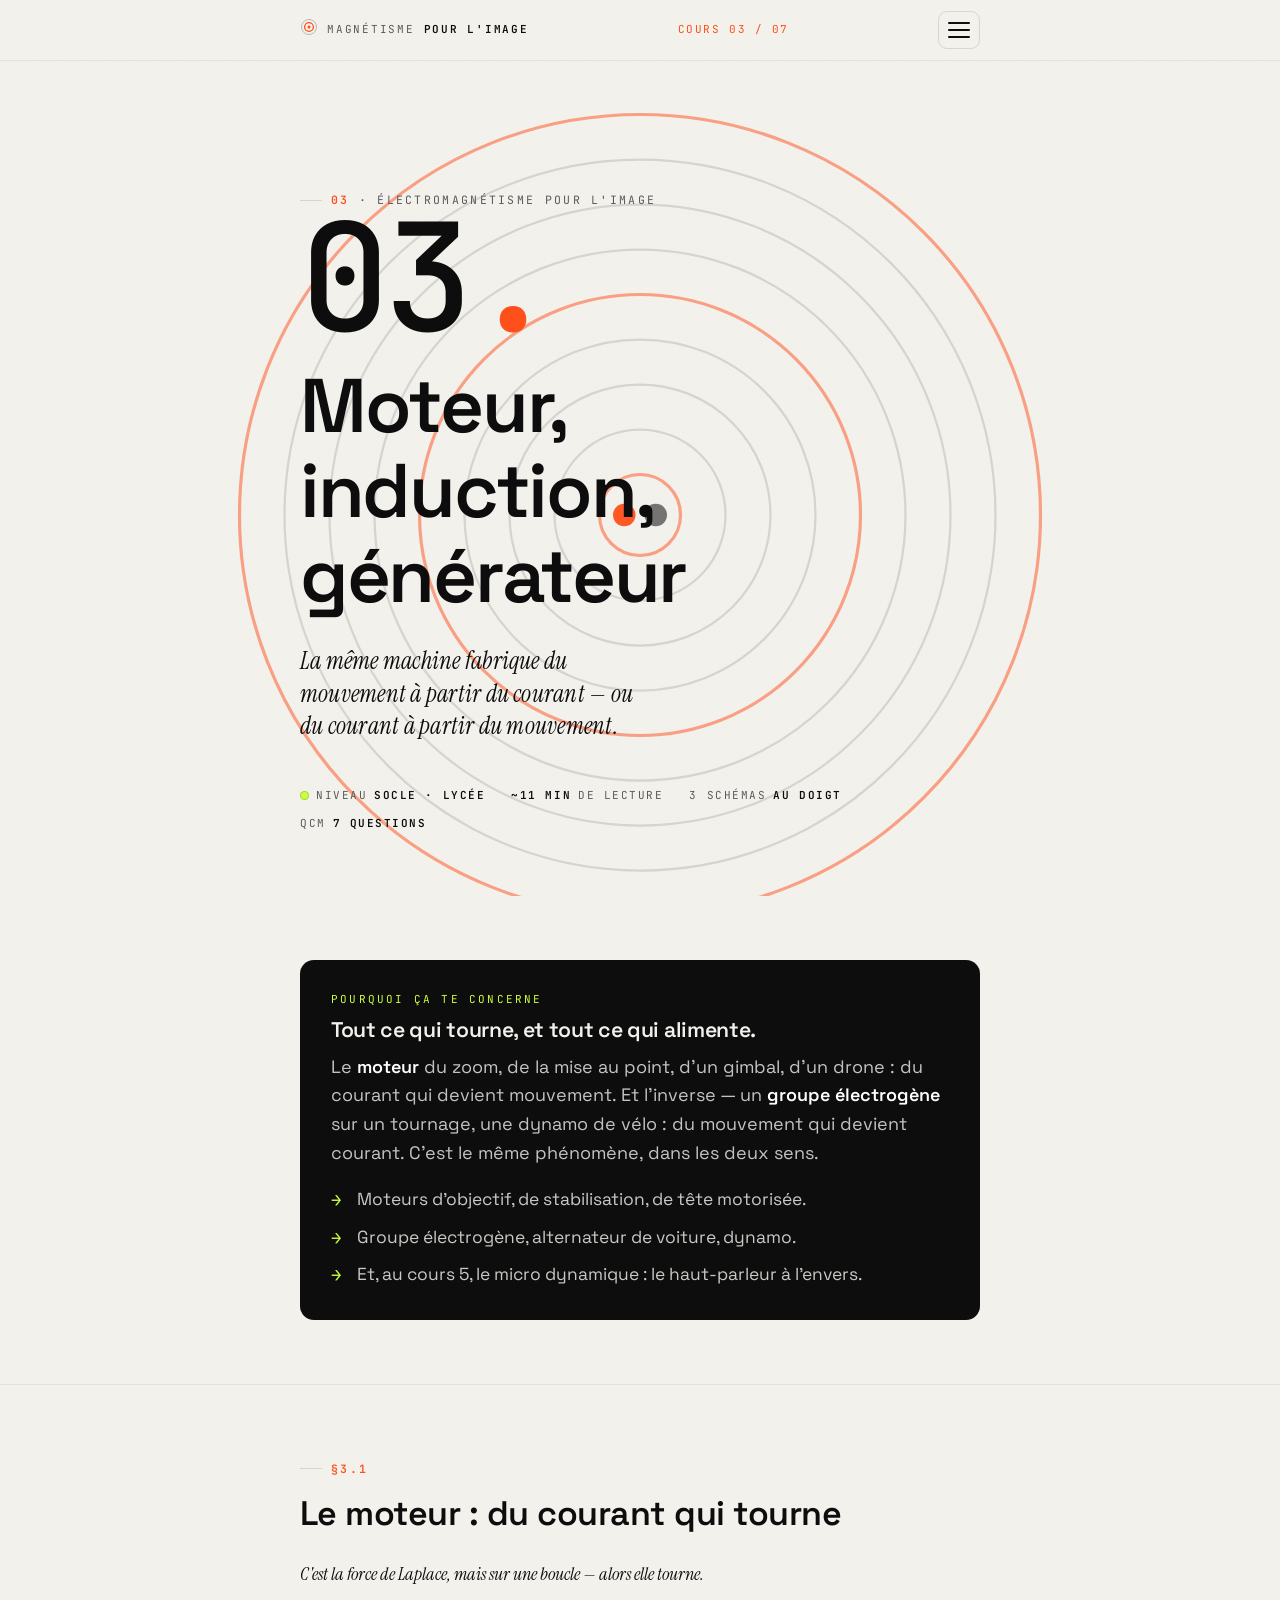
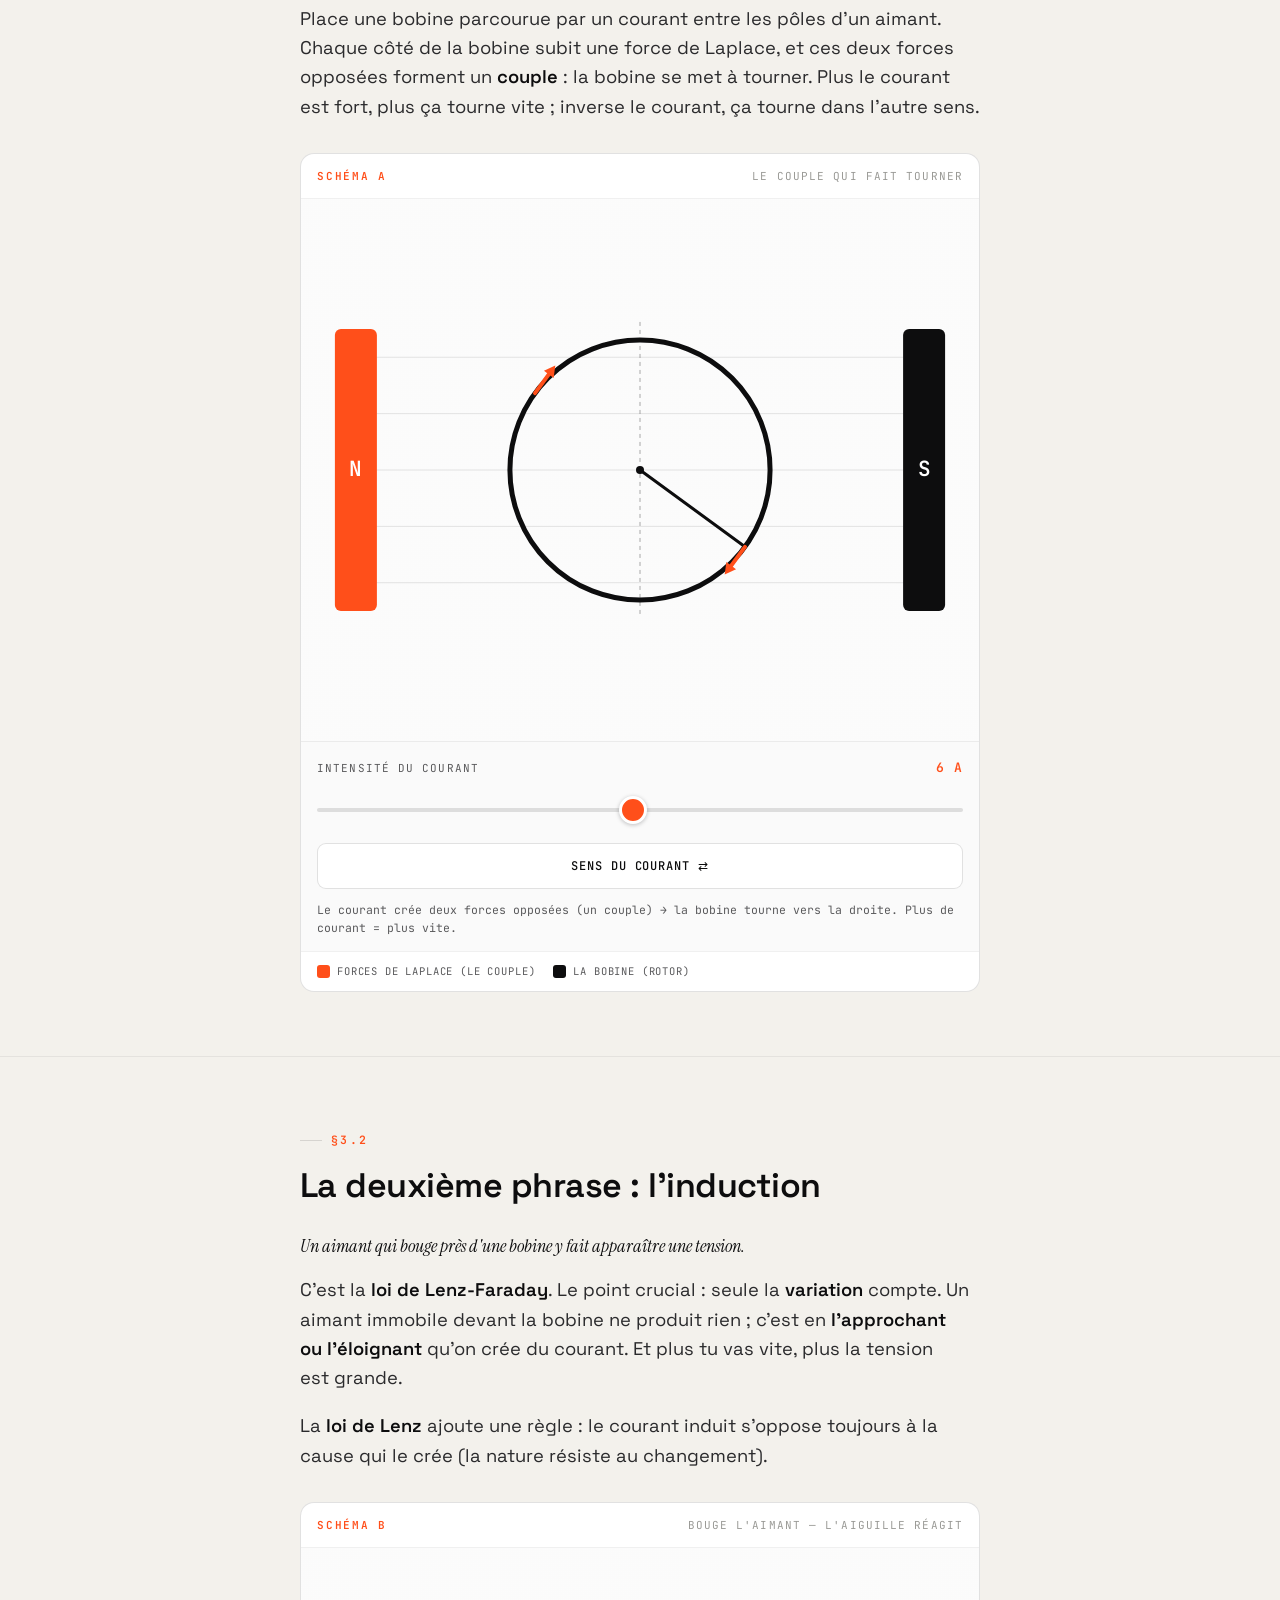
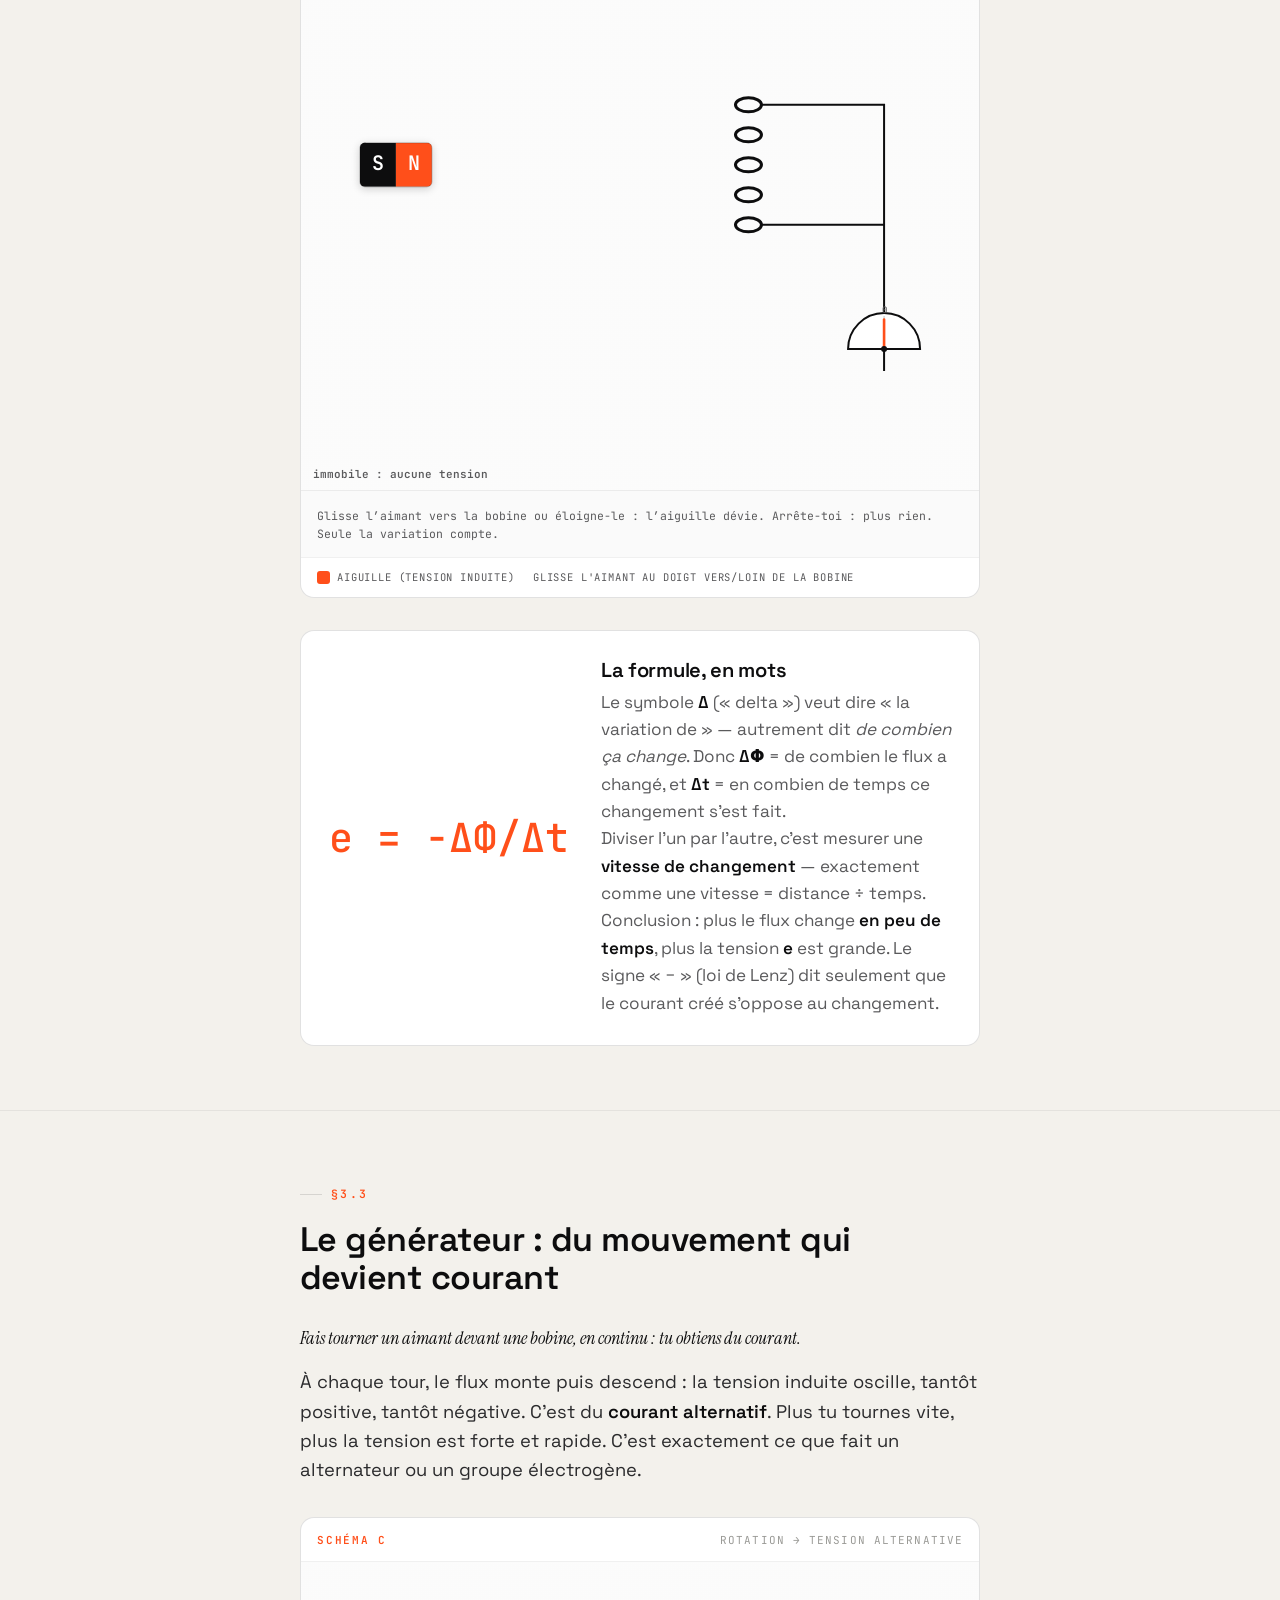
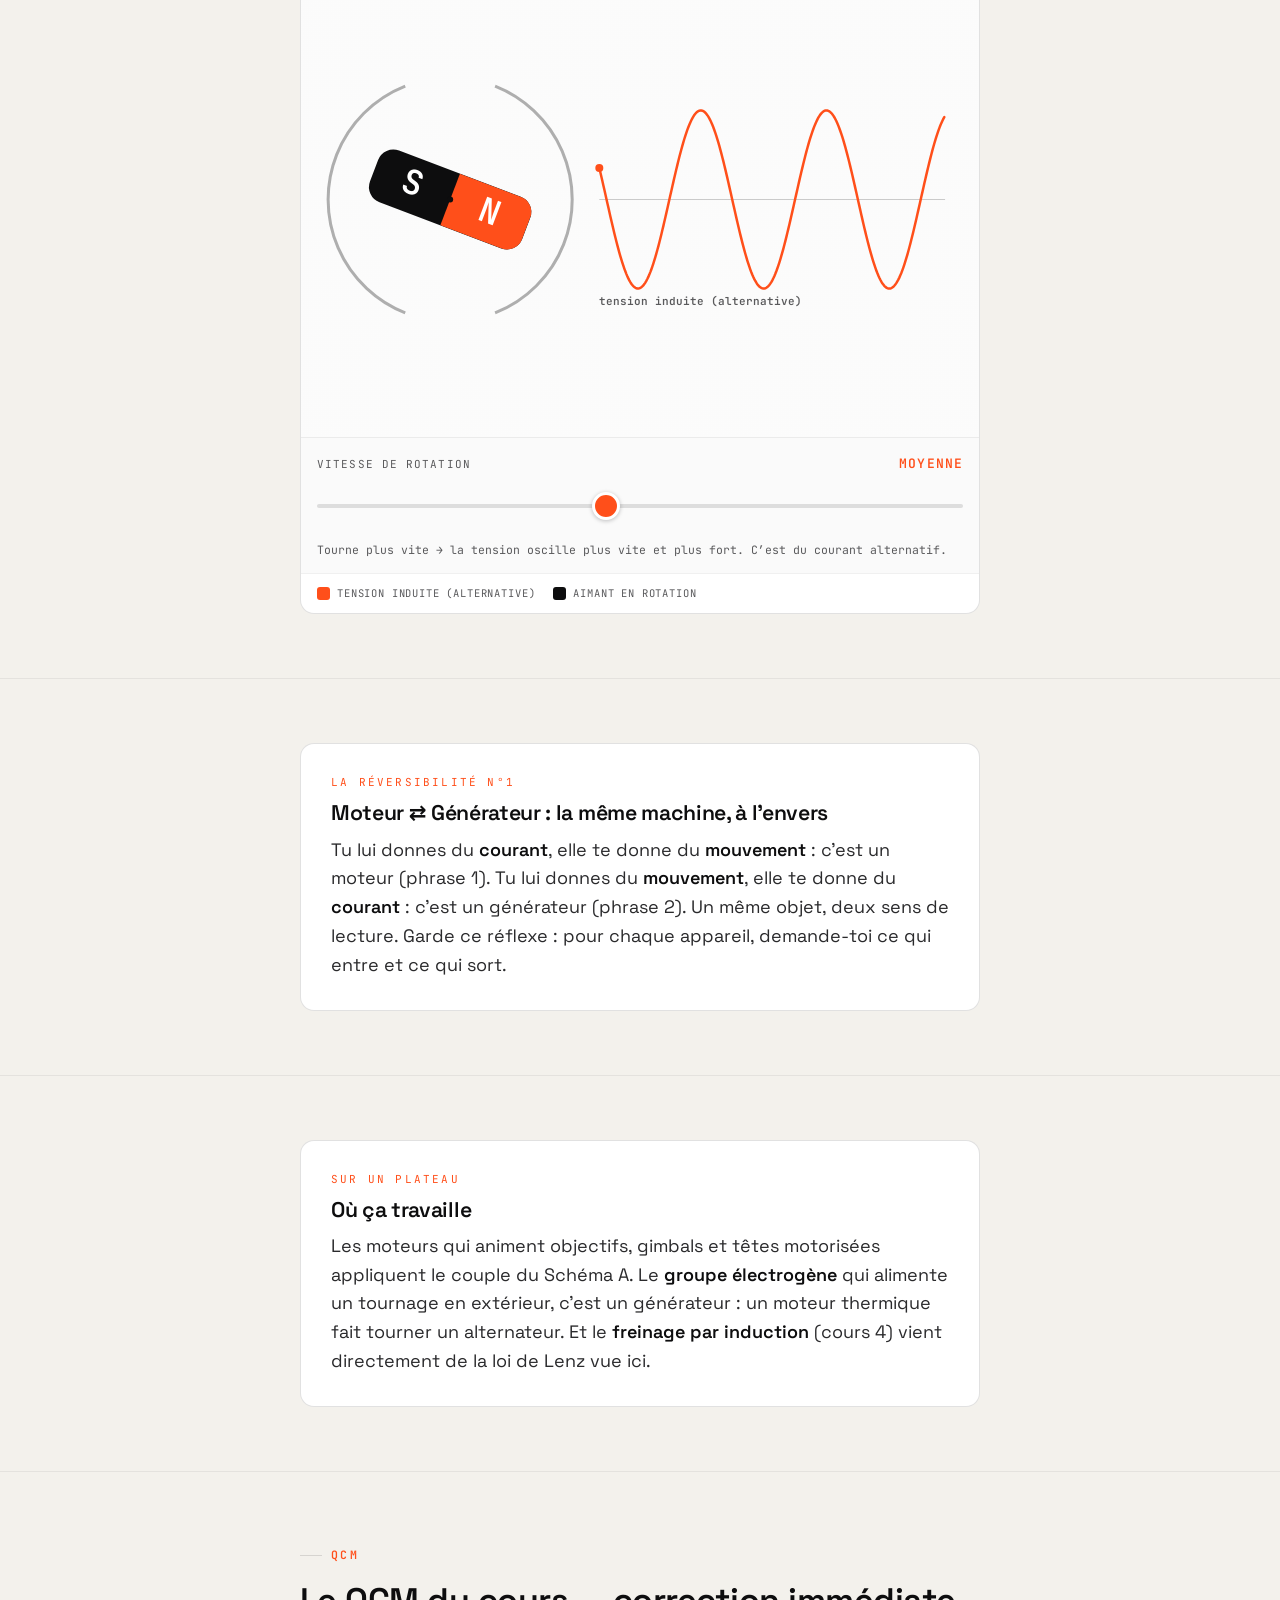
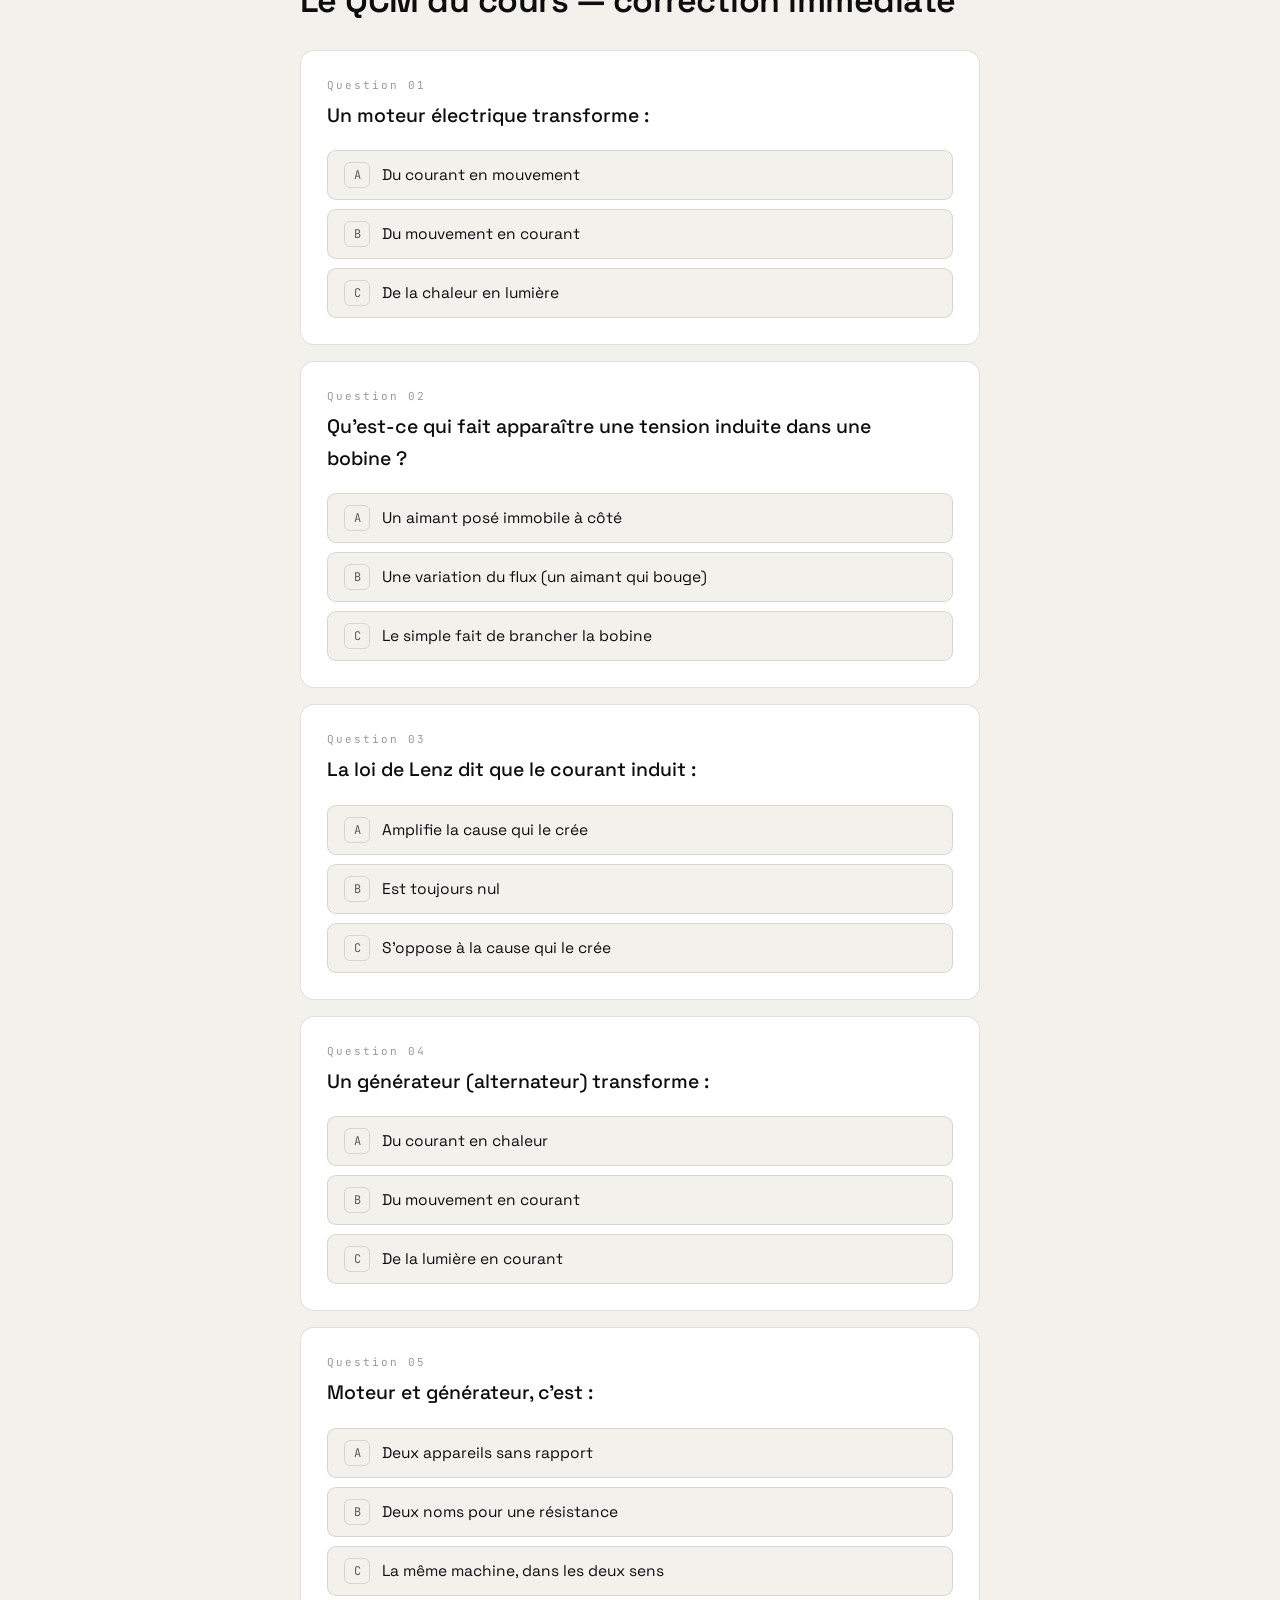
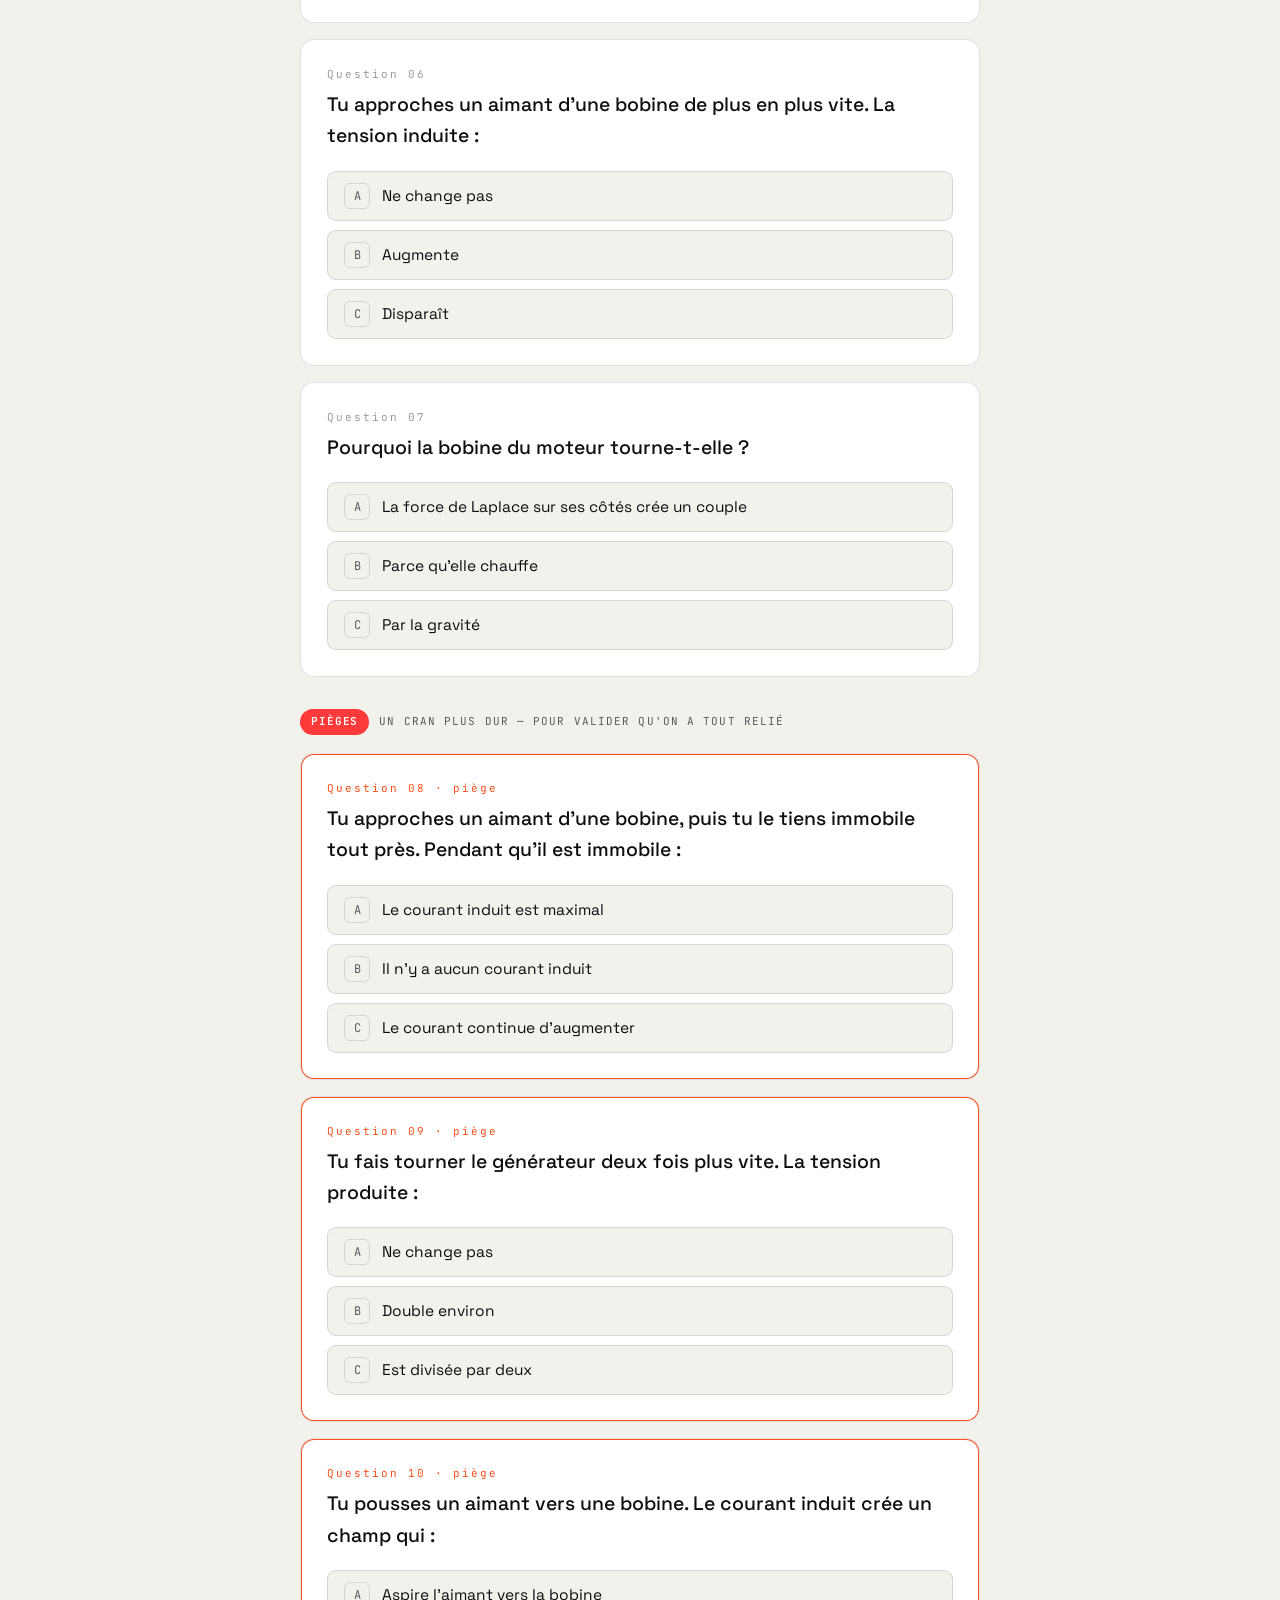
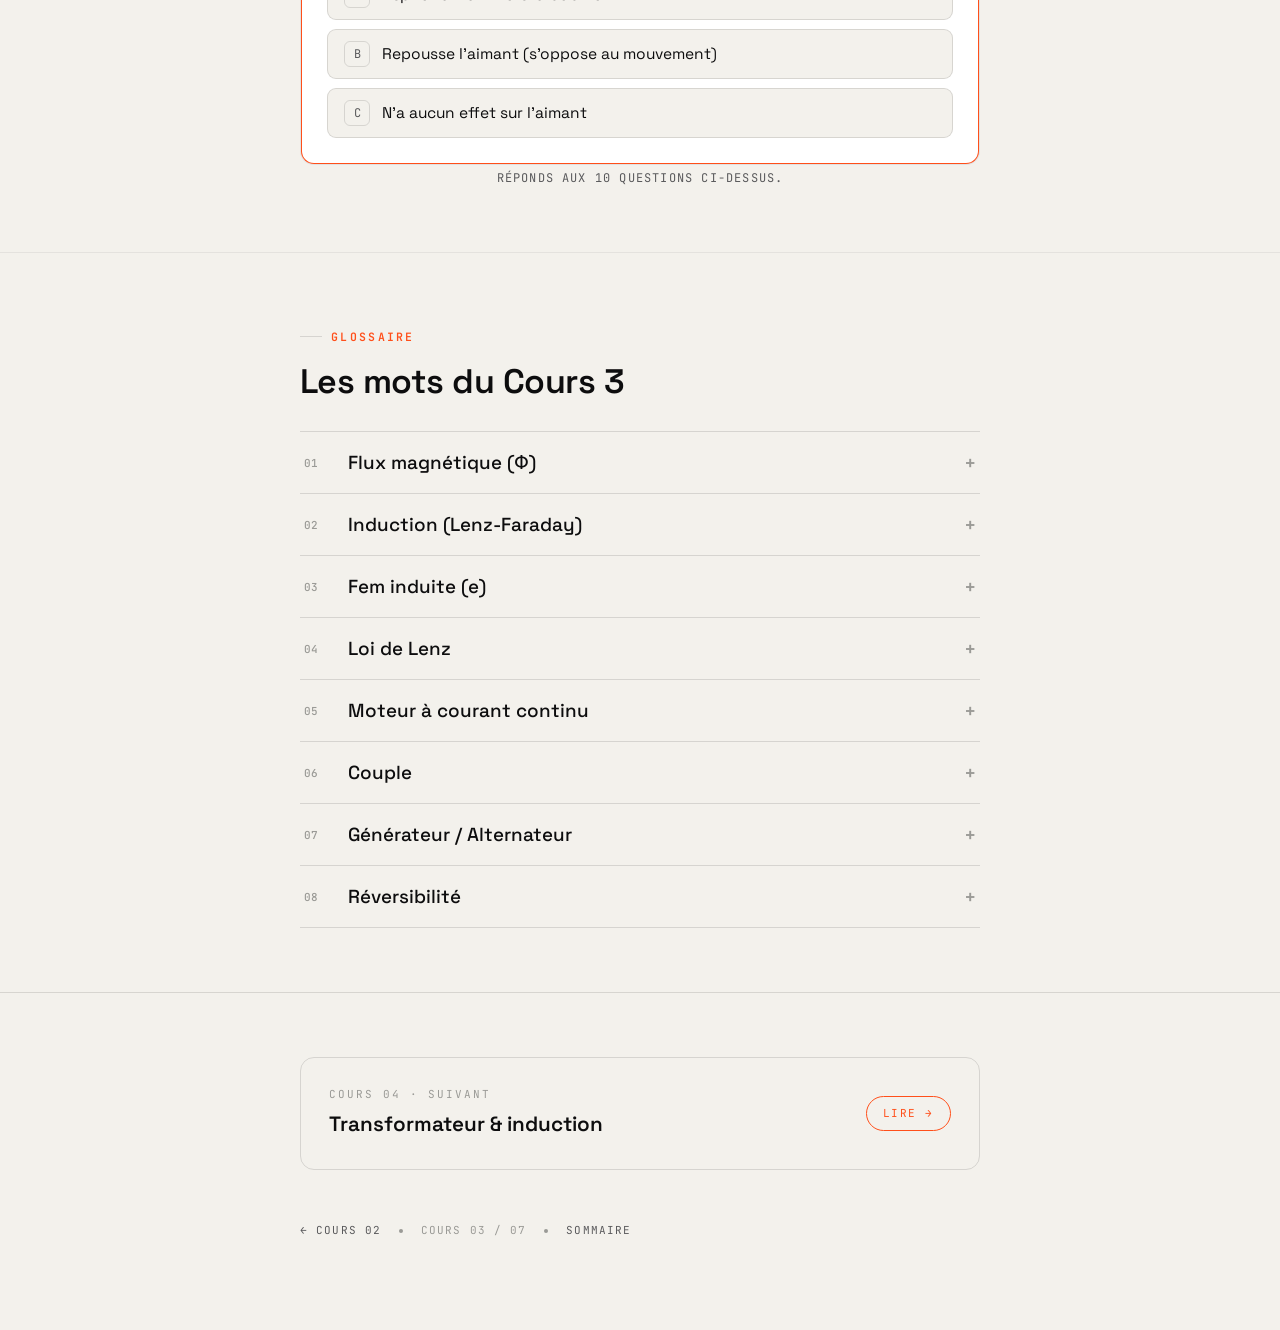
==== commit a8b6fe57: "Cours 3 : expliquer le symbole delta et pourquoi delta-t implique une vitesse Co-Authored-By: Claude" ====
--- a/cours-3.html
+++ b/cours-3.html
@@ -121,7 +121,8 @@
       <div class="unit__symbol" style="font-size:clamp(26px,8vw,40px)">e = −ΔΦ/Δt</div>
       <div class="unit__body">
         <h3>La formule, en mots</h3>
-        <p>La tension induite <strong>e</strong> est d'autant plus grande que le <strong>flux Φ</strong> (la « quantité de champ » qui traverse la bobine) varie <strong>vite</strong>. Le signe « − » est la loi de Lenz : le courant créé s'oppose au changement.</p>
+        <p>Le symbole <strong>Δ</strong> (« delta ») veut dire « la variation de » — autrement dit <em>de combien ça change</em>. Donc <strong>ΔΦ</strong> = de combien le flux a changé, et <strong>Δt</strong> = en combien de temps ce changement s'est fait.</p>
+        <p>Diviser l'un par l'autre, c'est mesurer une <strong>vitesse de changement</strong> — exactement comme une vitesse = distance ÷ temps. Conclusion : plus le flux change <strong>en peu de temps</strong>, plus la tension <strong>e</strong> est grande. Le signe « − » (loi de Lenz) dit seulement que le courant créé s'oppose au changement.</p>
       </div>
     </div>
   </div>
